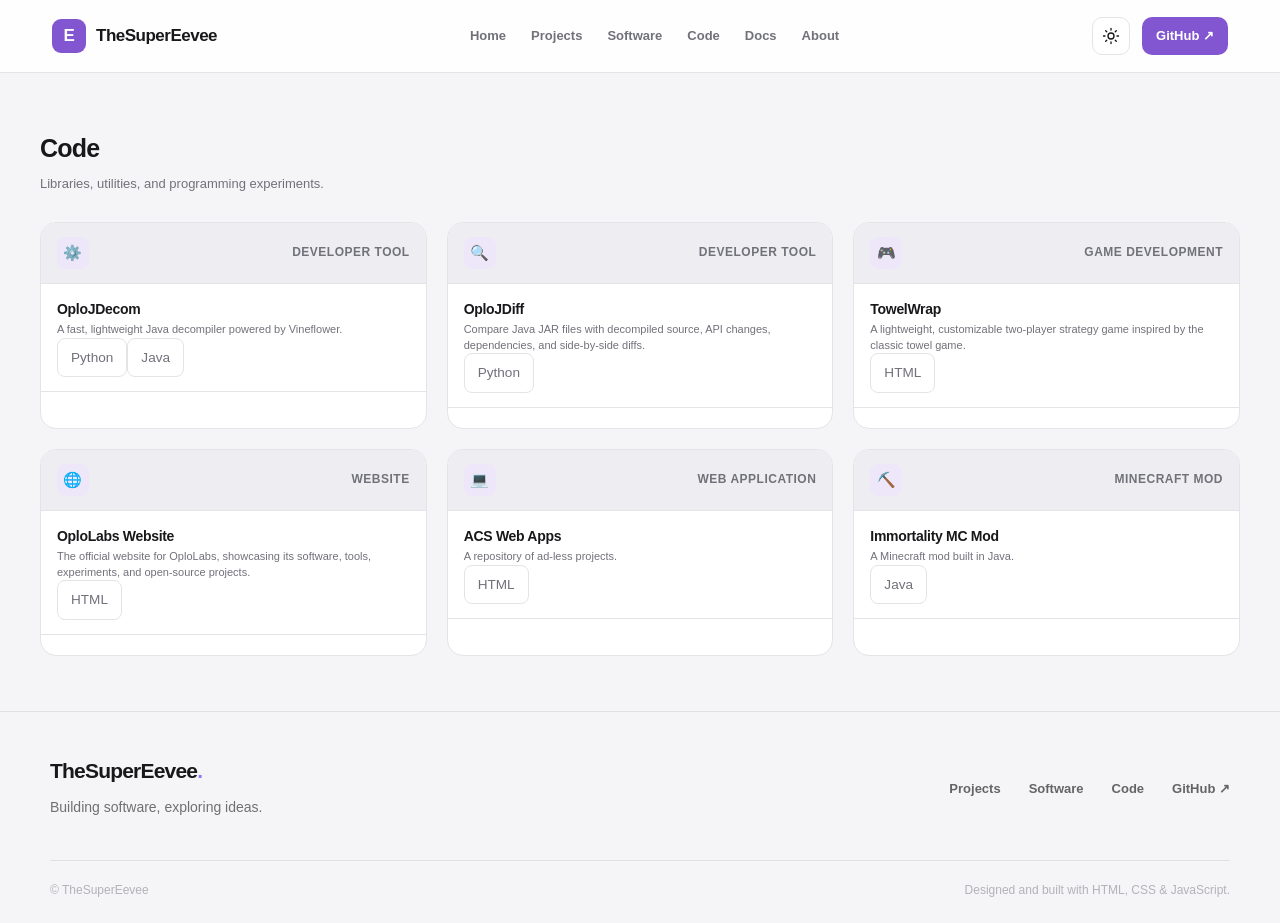
==== code/index.html @ a6a7c0fe "Start new version" ====
<!doctype html>
<html lang="en">
  <head>
    <meta charset="UTF-8" />
    <meta name="viewport" content="width=device-width, initial-scale=1.0" />
    <title>TheSuperEevee — Code</title>

    <meta
      name="description"
      content="Explore code, libraries, and experiments by TheSuperEevee."
    />

    <meta name="theme-color" content="#111217" />

    <script>
      (() => {
        const saved = localStorage.getItem("thesupereevee-theme");

        document.documentElement.dataset.theme =
          saved === "light" || saved === "dark"
            ? saved
            : matchMedia("(prefers-color-scheme: dark)").matches
              ? "dark"
              : "light";
      })();
    </script>

    <link rel="stylesheet" href="../css/main.css" />
    <link rel="stylesheet" href="../css/pages.css" />

    <script defer src="../js/config.js"></script>
    <script defer src="../js/components.js"></script>
    <script defer src="../js/theme.js"></script>
  </head>

  <body>
    <div id="site-header"></div>

    <main>
      <section class="section">
        <div class="container">
          <div class="section-heading">
            <div>
              <h2>Code</h2>
              <p class="section-description">
                Libraries, utilities, and programming experiments.
              </p>
            </div>
          </div>

          <div id="code-list" class="code-grid">
            <p class="empty-state">Loading code...</p>
          </div>
        </div>
      </section>
    </main>

    <div id="site-footer"></div>

    <script>
      async function initializeCodePage() {
        // Load shared components.
        await loadComponents();

        // Load projects data and render as code listings.
        const response = await fetch(siteUrl("data/projects.json"));

        if (!response.ok) {
          document.getElementById("code-list").innerHTML =
            "<p class='load-error'>Unable to load code data.</p>";
          return;
        }

        const data = await response.json();
        renderCode(data.projects);
      }

      function renderCode(projects) {
        const container = document.getElementById("code-list");

        if (!projects || projects.length === 0) {
          container.innerHTML =
            "<p class='empty-state'>No code projects available yet.</p>";
          return;
        }

        container.replaceChildren();

        // Filter to show libraries, utilities, and experiments (not applications)
        const codeProjects = projects.filter(
          (p) =>
            p.id !== "eevee-launcher" &&
            p.id !== "mod-manager" &&
            p.id !== "oplo-decompiler" &&
            p.category !== "Application" ||
            ["config-manager", "oplo-website"].includes(p.id)
        );

        if (codeProjects.length === 0) {
          container.innerHTML =
            "<p class='empty-state'>No code projects available yet.</p>";
          return;
        }

        codeProjects.forEach((project) => {
          const card = document.createElement("article");
          card.className = "code-card";

          card.innerHTML = `
            <div class="code-card-header">
              <span class="code-icon">${project.icon || "📦"}</span>
              <span class="code-category">${project.category || "Code"}</span>
            </div>

            <div class="code-card-content">
              <h3 class="code-card-title">${project.name}</h3>
              <p class="code-card-description">${project.description}</p>

              ${Array.isArray(project.technologies)
                ? project.technologies
                    .slice(0, 3)
                    .map((tech) => `<span class="technology-tag">${tech}</span>`)
                    .join("")
                : ""}
            </div>

            <div class="code-card-footer">
              ${project.github
                ? `<a
                    href="${project.github}"
                    class="button button-secondary code-link"
                    target="_blank"
                    rel="noopener noreferrer"
                  >
                    View on GitHub
                  </a>`
                : ""}
            </div>
          `;

          container.appendChild(card);
        });

        // Initialize Lucide icons after cards are created
        if (window.lucide) {
          lucide.createIcons();
        }
      }

      document.addEventListener("DOMContentLoaded", initializeCodePage);
    </script>
  </body>
</html>
---- css/main.css ----
@import url("./variables.css");
@import url("./reset.css");
@import url("./components.css");
@import url("./pages.css");

.container {
  width: min(var(--content-width), calc(100% - 48px));
  margin-inline: auto;
}

.site-loaded {
  animation: site-enter 250ms ease both;
}

@keyframes site-enter {
  from {
    opacity: 0;
  }

  to {
    opacity: 1;
  }
}

@media (prefers-reduced-motion: reduce) {
  *,
  *::before,
  *::after {
    scroll-behavior: auto !important;
    animation-duration: 0.01ms !important;
    transition-duration: 0.01ms !important;
  }
}

.project-card {
  color: var(--text);
  text-decoration: none;
  cursor: pointer;
}

.project-card:focus-visible {
  outline: 2px solid var(--accent);
  outline-offset: 4px;
}

/* =========================================
   SITE FOOTER
========================================= */

.site-footer {
  --footer-border: var(--border-color, rgba(128, 128, 128, 0.18));

  width: 100%;
  margin-top: auto;

  background: var(--background, #111217);
  border-top: 1px solid var(--footer-border);
}

.footer-inner {
  width: min(1180px, calc(100% - 48px));
  margin: 0 auto;
  padding: 42px 0 22px;
}

/* Main footer section */

.footer-main {
  display: flex;
  align-items: flex-start;
  justify-content: space-between;
  gap: 40px;

  padding-bottom: 36px;
}

/* Brand */

.footer-brand {
  display: flex;
  flex-direction: column;
  gap: 9px;
}

.footer-brand strong {
  font-size: 21px;
  font-weight: 800;
  letter-spacing: -0.8px;
  color: var(--text-color, inherit);
}

.footer-brand strong span {
  color: var(--theme-color, #8b7cff);
}

.footer-brand p {
  margin: 0;
  font-size: 14px;
  line-height: 1.6;
  color: var(--text-color, inherit);
  opacity: 0.6;
}

/* Navigation */

.footer-links {
  display: flex;
  align-items: center;
  flex-wrap: wrap;
  gap: 28px;
}

.footer-links a {
  position: relative;

  color: var(--text-color, inherit);
  font-size: 13px;
  font-weight: 600;
  text-decoration: none;

  opacity: 0.65;
  transition:
    opacity 180ms ease,
    color 180ms ease;
}

.footer-links a:hover {
  opacity: 1;
  color: var(--theme-color, #8b7cff);
}

.footer-links a span {
  display: inline-block;
  transition: transform 180ms ease;
}

.footer-links a:hover span {
  transform: translate(2px, -2px);
}

/* Bottom section */

.footer-bottom {
  display: flex;
  align-items: center;
  justify-content: space-between;
  flex-wrap: wrap;
  gap: 12px;

  padding-top: 20px;
  border-top: 1px solid var(--footer-border);
}

.footer-bottom span {
  color: var(--text-color, inherit);
  font-size: 12px;
  opacity: 0.5;
}

/* =========================================
   RESPONSIVE
========================================= */

@media (max-width: 650px) {
  .footer-inner {
    width: calc(100% - 36px);
    padding: 32px 0 20px;
  }

  .footer-main {
    flex-direction: column;
    gap: 26px;
    padding-bottom: 28px;
  }

  .footer-links {
    gap: 20px;
  }

  .footer-bottom {
    align-items: flex-start;
    flex-direction: column;
    gap: 9px;
  }
}

@media (prefers-reduced-motion: reduce) {
  .footer-links a,
  .footer-links a span {
    transition: none;
  }
}

html,
body {
  min-height: 100%;
}

body {
  min-height: 100vh;
  min-height: 100dvh;

  display: flex;
  flex-direction: column;
}

main,
.docs-main {
  flex: 1 0 auto;
  width: 100%;
}

.site-footer {
  flex-shrink: 0;
  margin-top: auto;
}
---- css/pages.css ----
﻿/* ================================
   HERO
================================ */

.hero {
  position: relative;
  overflow: hidden;

  padding: 110px 0 100px;
}

.hero::before {
  content: "";

  position: absolute;
  z-index: -1;

  width: 500px;
  height: 500px;

  top: -220px;
  right: -100px;

  background: var(--accent);
  opacity: 0.07;

  filter: blur(120px);
  border-radius: 50%;

  pointer-events: none;
}

.hero-layout {
  display: grid;
  grid-template-columns: 1fr 300px;
  align-items: center;
  gap: 60px;
}

.hero-label {
  display: inline-flex;
  align-items: center;
  gap: 9px;

  color: var(--accent);

  font-size: 12px;
  font-weight: 750;
  letter-spacing: 1.2px;
  text-transform: uppercase;
}

.hero-label-dot {
  width: 7px;
  height: 7px;

  border-radius: 50%;
  background: var(--accent);
}

.hero h1 {
  max-width: 800px;

  margin: 22px 0;

  font-size: clamp(42px, 6vw, 72px);
  line-height: 1.08;
  letter-spacing: -3px;
}

.hero h1 span {
  color: var(--accent);
}

.hero-description {
  max-width: 600px;

  color: var(--text-secondary);
  font-size: 17px;
  line-height: 1.8;
}

.hero-actions {
  display: flex;
  flex-wrap: wrap;
  gap: 12px;

  margin-top: 30px;
}

.button {
  display: inline-flex;
  align-items: center;
  justify-content: center;

  padding: 11px 18px;

  border: 1px solid var(--border);
  border-radius: var(--radius-medium);

  font-size: 14px;
  font-weight: 650;

  transition:
    background var(--transition),
    border-color var(--transition),
    transform var(--transition);
}

.button:hover {
  transform: translateY(-2px);
}

.button-primary {
  background: var(--accent);
  color: white;
  border-color: var(--accent);
}

.button-primary:hover {
  background: var(--accent-hover);
}

.button-secondary {
  background: var(--surface);
}

.button-secondary:hover {
  background: var(--surface-secondary);
}

/* ================================
   HERO SIDE PANEL
================================ */

.hero-panel {
  padding: 22px;

  background: var(--surface);
  border: 1px solid var(--border);
  border-radius: var(--radius-large);

  box-shadow: 0 12px 40px rgba(0, 0, 0, 0.04);
}

.panel-heading {
  display: flex;
  align-items: center;
  justify-content: space-between;

  margin-bottom: 22px;
}

.panel-heading strong {
  font-size: 13px;
}

.panel-indicator {
  width: 8px;
  height: 8px;

  background: #22c55e;
  border-radius: 50%;
}

.panel-item {
  display: flex;
  align-items: center;
  gap: 13px;

  padding: 13px 0;
  border-top: 1px solid var(--border);
}

.panel-icon {
  width: 36px;
  height: 36px;

  display: grid;
  place-items: center;

  background: var(--surface-secondary);
  border-radius: 9px;

  font-size: 17px;
}

.panel-item-content {
  min-width: 0;
}

.panel-item-content strong {
  display: block;
  font-size: 12px;
}

.panel-item-content span {
  display: block;

  color: var(--text-secondary);
  font-size: 11px;
}

/* ================================
   SHARED SECTIONS
================================ */

.section {
  padding: 55px 0;
}

.section-heading {
  display: flex;
  justify-content: space-between;
  align-items: center;
  gap: 20px;

  margin-bottom: 27px;
}

.section-heading h2 {
  margin: 0;

  font-size: 25px;
  letter-spacing: -0.8px;
}

.section-description {
  margin: 6px 0 0;

  color: var(--text-secondary);
  font-size: 13px;
}

.section-link {
  color: var(--accent);
  font-size: 13px;
  font-weight: 650;
}

.section-link:hover {
  text-decoration: underline;
}

/* ================================
   PROJECT GRID
================================ */

.projects-grid {
  display: grid;
  grid-template-columns: repeat(2, minmax(0, 1fr));
  gap: 18px;
}

.project-card {
  min-width: 0;

  display: flex;
  flex-direction: column;

  padding: 23px;

  background: var(--surface);
  border: 1px solid var(--border);
  border-radius: var(--radius-large);

  transition:
    transform 200ms ease,
    border-color 200ms ease,
    box-shadow 200ms ease;
}

.project-card:hover {
  transform: translateY(-4px);
  border-color: var(--accent);

  box-shadow: 0 12px 30px rgba(0, 0, 0, 0.06);
}

.project-card-header {
  display: flex;
  align-items: center;
  justify-content: space-between;

  margin-bottom: 22px;
}

.project-icon {
  width: 46px;
  height: 46px;

  display: grid;
  place-items: center;

  background: var(--accent-subtle);
  border-radius: 12px;

  font-size: 23px;
}

.project-status {
  display: inline-flex;
  align-items: center;

  padding: 5px 9px;

  background: var(--surface-secondary);
  border-radius: 20px;

  color: var(--text-secondary);
  font-size: 10px;
  font-weight: 650;
}

.status-active {
  color: #16a34a;
  background: rgba(34, 197, 94, 0.11);
}

.status-in-development {
  color: #ca8a04;
  background: rgba(234, 179, 8, 0.12);
}

.status-completed {
  color: #3b82f6;
  background: rgba(59, 130, 246, 0.12);
}

.status-archived {
  color: var(--text-secondary);
}

.project-card-content {
  flex: 1;
}

.project-category {
  margin-bottom: 5px;

  color: var(--accent);

  font-size: 11px;
  font-weight: 700;
  letter-spacing: 0.5px;
  text-transform: uppercase;
}

.project-title {
  margin: 0 0 9px;

  font-size: 19px;
  letter-spacing: -0.5px;
}

.project-description {
  min-height: 48px;

  margin: 0;

  color: var(--text-secondary);
  font-size: 13px;
  line-height: 1.7;
}

.project-technologies {
  display: flex;
  flex-wrap: wrap;
  gap: 7px;

  margin-top: 21px;
}

.technology-tag {
  padding: 5px 9px;

  background: var(--surface-secondary);
  border: 1px solid var(--border);
  border-radius: 6px;

  color: var(--text-secondary);
  font-size: 10px;
  font-weight: 600;
}

.project-card-footer {
  display: flex;
  justify-content: space-between;
  align-items: center;
  gap: 10px;

  margin-top: 20px;
  padding-top: 15px;

  border-top: 1px solid var(--border);
}

.project-github-info {
  color: var(--text-secondary);
  font-size: 11px;
}

.project-link {
  color: var(--accent);
  font-size: 12px;
  font-weight: 700;
}

.project-link:hover {
  text-decoration: underline;
}

/* ================================
   DEVELOPMENT AREAS
================================ */

.areas-grid {
  display: grid;
  grid-template-columns: repeat(3, minmax(0, 1fr));
  gap: 16px;
}

.area-card {
  padding: 22px;

  background: var(--surface);
  border: 1px solid var(--border);
  border-radius: var(--radius-large);

  transition:
    border-color var(--transition),
    transform var(--transition);
}

.area-card:hover {
  border-color: var(--accent);
  transform: translateY(-3px);
}

.area-icon {
  width: 40px;
  height: 40px;

  display: grid;
  place-items: center;

  margin-bottom: 16px;

  background: var(--accent-subtle);
  border-radius: 10px;

  font-size: 19px;
}

.area-card h3 {
  margin: 0 0 7px;
  font-size: 15px;
}

.area-card p {
  margin: 0;

  color: var(--text-secondary);
  font-size: 12px;
  line-height: 1.7;
}

/* ================================
   UPDATES
================================ */

.updates-list {
  display: flex;
  flex-direction: column;
}

.update-item {
  display: flex;
  gap: 17px;

  padding: 20px 0;

  border-bottom: 1px solid var(--border);
}

.update-marker {
  width: 10px;
  height: 10px;

  flex-shrink: 0;

  margin-top: 6px;

  background: var(--accent);
  border-radius: 50%;
}

.update-content {
  min-width: 0;
}

.update-metadata {
  display: flex;
  align-items: center;
  gap: 10px;

  margin-bottom: 6px;
}

.update-date,
.update-category {
  color: var(--text-secondary);
  font-size: 11px;
}

.update-category {
  padding: 3px 7px;

  background: var(--surface-secondary);
  border-radius: 5px;
}

.update-title {
  margin: 0 0 5px;
  font-size: 15px;
}

.update-description {
  margin: 0;

  color: var(--text-secondary);
  font-size: 13px;
  line-height: 1.7;
}

.update-link {
  display: inline-block;

  margin-top: 9px;

  color: var(--accent);
  font-size: 12px;
  font-weight: 650;
}

/* ================================
   STATES
================================ */

.empty-state,
.load-error {
  padding: 25px;

  background: var(--surface);
  border: 1px solid var(--border);
  border-radius: var(--radius-medium);

  color: var(--text-secondary);
  font-size: 13px;
  text-align: center;
}

/* ================================
   RESPONSIVE
================================ */

@media (max-width: 850px) {
  .hero-layout {
    grid-template-columns: 1fr;
    gap: 35px;
  }

  .hero-panel {
    max-width: 500px;
  }

  .areas-grid {
    grid-template-columns: repeat(2, minmax(0, 1fr));
  }
}

@media (max-width: 600px) {
  .hero {
    padding: 75px 0 60px;
  }

  .hero h1 {
    letter-spacing: -2px;
  }

  .hero-description {
    font-size: 15px;
  }

  .projects-grid,
  .areas-grid {
    grid-template-columns: 1fr;
  }

  .section {
    padding: 35px 0;
  }

  .section-heading h2 {
    font-size: 21px;
  }
}

/* ================================
   GITHUB BANNER
================================ */

.github-banner {
  display: flex;
  align-items: center;
  justify-content: space-between;
  gap: 30px;

  padding: 35px;

  background: var(--surface);
  border: 1px solid var(--border);
  border-radius: var(--radius-large);
}

.github-banner h2 {
  margin: 0 0 8px;
  font-size: 23px;
}

.github-banner p {
  margin: 0;
  color: var(--text-secondary);
  font-size: 13px;
}

@media (max-width: 600px) {
  .github-banner {
    align-items: flex-start;
    flex-direction: column;
  }
}

/* Project carousel */

.project-carousel {
  width: 100%;
  overflow-x: clip;
  overflow-y: visible;
  position: relative;
}

.project-carousel-track {
  display: flex;
  width: max-content;
  animation: project-carousel-scroll var(--carousel-duration, 30s) linear
    infinite;
  will-change: transform;
}

.project-carousel-group {
  display: flex;
  flex: 0 0 auto;
  align-items: stretch;
  gap: 20px;
  padding-right: 20px;
}

.project-carousel .project-card {
  flex: 0 0 300px;
  width: 300px;
  min-width: 0;
}

/* Pause while hovered or keyboard-focused. */

.project-carousel:hover .project-carousel-track,
.project-carousel:focus-within .project-carousel-track {
  animation-play-state: paused;
}

/* Seamless right-to-left loop. */

@keyframes project-carousel-scroll {
  from {
    transform: translateX(0);
  }

  to {
    transform: translateX(-50%);
  }
}

/* Smaller screens */

@media (max-width: 600px) {
  .project-carousel .project-card {
    flex-basis: 260px;
    width: 260px;
  }
}

/* Respect reduced-motion preferences. */

@media (prefers-reduced-motion: reduce) {
  .project-carousel {
    overflow-x: auto;
  }

  .project-carousel-track {
    animation: none;
    transform: none;
  }

  .project-carousel-group[aria-hidden="true"] {
    display: none;
  }
}

/* =========================================
   PROJECT DETAIL PAGE
========================================= */

.project-detail-page {
  min-height: 70vh;
  padding: 48px 24px 100px;
}

.project-detail-container {
  width: 100%;
  max-width: 1000px;
  margin: 0 auto;
}

/* Back link */

.project-back-link {
  display: inline-flex;
  align-items: center;
  gap: 9px;
  margin-bottom: 40px;

  color: var(--text-secondary);
  text-decoration: none;
  font-size: 0.95rem;

  transition: color 0.2s ease;
}

.project-back-link:hover {
  color: var(--accent);
}

/* Loading */

.project-loading {
  display: flex;
  flex-direction: column;
  align-items: center;
  justify-content: center;
  gap: 16px;
  padding: 100px 20px;

  color: var(--text-secondary);
}

.project-loading-spinner {
  width: 32px;
  height: 32px;

  border: 3px solid var(--border);
  border-top-color: var(--accent);
  border-radius: 50%;

  animation: project-spinner 0.8s linear infinite;
}

@keyframes project-spinner {
  to {
    transform: rotate(360deg);
  }
}

/* Main project header */

.project-detail-header {
  display: flex;
  align-items: flex-start;
  gap: 28px;

  padding: 36px;
  margin-bottom: 28px;

  background: var(--surface);
  border: 1px solid var(--border);
  border-radius: 20px;
}

.project-detail-icon {
  display: flex;
  align-items: center;
  justify-content: center;

  flex: 0 0 100px;
  width: 100px;
  height: 100px;

  background: var(--secondary);
  border: 1px solid var(--border);
  border-radius: 22px;

  font-size: 3rem;
}

.project-detail-heading {
  flex: 1;
  min-width: 0;
}

.project-detail-labels {
  display: flex;
  flex-wrap: wrap;
  gap: 8px;
  margin-bottom: 14px;
}

.project-detail-labels span {
  display: inline-flex;
  align-items: center;

  padding: 5px 11px;

  background: var(--secondary);
  border: 1px solid var(--border);
  border-radius: 100px;

  color: var(--text-secondary);
  font-size: 0.78rem;
  font-weight: 600;
}

.project-detail-heading h1 {
  margin: 0 0 12px;

  color: var(--text);
  font-size: clamp(2rem, 5vw, 3rem);
  letter-spacing: -0.04em;
  line-height: 1.15;
}

.project-detail-heading p {
  margin: 0;

  color: var(--text-secondary);
  font-size: 1.05rem;
  line-height: 1.7;
}

/* Project actions */

.project-detail-actions {
  display: flex;
  flex-wrap: wrap;
  gap: 12px;

  margin-bottom: 40px;
}

.button-primary,
.button-secondary {
  display: inline-flex;
  align-items: center;
  justify-content: center;

  min-height: 44px;
  padding: 0 20px;

  border: 1px solid transparent;
  border-radius: 10px;

  font-size: 0.9rem;
  font-weight: 600;
  text-decoration: none;

  transition:
    background 0.2s ease,
    border-color 0.2s ease,
    transform 0.2s ease;
}

.button-primary {
  background: var(--accent);
  color: white;
}

.button-primary:hover {
  filter: brightness(1.1);
  transform: translateY(-2px);
}

.button-secondary {
  background: var(--surface);
  color: var(--text);
  border-color: var(--border);
}

.button-secondary:hover {
  background: var(--secondary);
  transform: translateY(-2px);
}

.project-no-links {
  color: var(--text-secondary);
  font-size: 0.9rem;
}

/* Detail sections */

.project-detail-section {
  padding: 28px;
  margin-bottom: 20px;

  background: var(--surface);
  border: 1px solid var(--border);
  border-radius: 16px;
}

.project-detail-section h2 {
  margin: 0 0 16px;

  color: var(--text);
  font-size: 1.3rem;
}

.project-detail-section p {
  margin: 0;

  color: var(--text-secondary);
  line-height: 1.8;
}

/* Technologies */

.project-technologies {
  display: flex;
  flex-wrap: wrap;
  gap: 10px;
}

.technology-tag {
  display: inline-flex;
  align-items: center;

  padding: 8px 13px;

  background: var(--secondary);
  border: 1px solid var(--border);
  border-radius: 8px;

  color: var(--text-secondary);
  font-size: 0.85rem;
  font-weight: 500;
}

/* Not found */

.project-not-found {
  padding: 80px 24px;
  text-align: center;
}

.project-not-found-icon {
  margin-bottom: 20px;
  font-size: 3rem;
}

.project-not-found h1 {
  margin: 0 0 12px;
  color: var(--text);
  font-size: 2rem;
}

.project-not-found p {
  max-width: 480px;
  margin: 0 auto 24px;

  color: var(--text-secondary);
  line-height: 1.7;
}

/* Responsive */

@media (max-width: 650px) {
  .project-detail-page {
    padding: 30px 16px 70px;
  }

  .project-detail-header {
    flex-direction: column;
    gap: 22px;
    padding: 24px;
  }

  .project-detail-icon {
    width: 76px;
    height: 76px;
    flex-basis: 76px;
    font-size: 2.3rem;
  }

  .project-detail-section {
    padding: 22px;
  }

  .project-detail-actions {
    flex-direction: column;
  }

  .project-detail-actions a {
    width: 100%;
  }
}
[hidden] {
  display: none !important;
}
/* Project links */

.project-detail-actions {
  display: flex;
  flex-wrap: wrap;
  align-items: center;
  gap: 12px;
  margin-bottom: 40px;
}

.project-detail-actions a {
  display: inline-flex;
  align-items: center;
  justify-content: center;
  gap: 9px;
}

.project-link-icon {
  display: inline-flex;
  align-items: center;
  justify-content: center;
}

.project-no-links {
  color: var(--text-secondary);
  font-size: 0.9rem;
}

.project-detail-actions {
  display: flex;
  flex-wrap: wrap;
  align-items: center;
  gap: 12px;
  margin-bottom: 40px;
}

.project-detail-actions a {
  display: inline-flex;
  align-items: center;
  justify-content: center;
  gap: 9px;
}

.project-link-icon {
  width: 17px;
  height: 17px;
  stroke-width: 2;
}

.project-no-links {
  color: var(--text-secondary);
  font-size: 0.9rem;
}
.project-detail-actions {
  display: flex;
  flex-wrap: wrap;
  align-items: center;
  gap: 12px;
  margin-bottom: 40px;
}

.project-detail-actions a {
  display: inline-flex;
  align-items: center;
  justify-content: center;
  gap: 9px;
}

.project-link-icon {
  width: 18px;
  height: 18px;
  flex-shrink: 0;
}

.project-link-icon.simple-icon {
  object-fit: contain;
}

.project-no-links {
  color: var(--text-secondary);
  font-size: 0.9rem;
}

/* =========================================
   PROJECTS PAGE
========================================= */

/* Page layout */

.projects-page {
  padding-top: 70px;
  padding-bottom: 100px;
}

/* Page heading */

.page-heading {
  margin-bottom: 42px;
}

.page-heading .eyebrow {
  color: var(--accent);
  font-size: 0.75rem;
  font-weight: 700;
  letter-spacing: 0.12em;
}

.page-heading h1 {
  margin: 12px 0;
  font-size: clamp(2.5rem, 6vw, 4rem);
  letter-spacing: -0.05em;
}

.page-heading p {
  max-width: 600px;
  color: var(--text-secondary);
  font-size: 1.05rem;
  line-height: 1.7;
}

/* Search and filters */

.projects-toolbar {
  display: flex;
  flex-wrap: wrap;
  gap: 12px;
  margin-bottom: 42px;
}

.projects-search {
  display: flex;
  flex: 1;
  min-width: 220px;
  align-items: center;
  gap: 12px;
  padding: 0 15px;

  background: var(--surface);
  border: 1px solid var(--border);
  border-radius: 10px;

  transition: border-color var(--transition);
}

.projects-search:focus-within {
  border-color: var(--accent);
}

.projects-search i {
  width: 18px;
  height: 18px;
  color: var(--text-secondary);
}

.projects-search input {
  width: 100%;
  padding: 13px 0;

  color: var(--text);
  background: transparent;
  border: none;
  outline: none;
}

.projects-search input::placeholder {
  color: var(--text-secondary);
}

.projects-toolbar select {
  min-width: 155px;
  padding: 12px 14px;

  color: var(--text);
  background: var(--surface);
  border: 1px solid var(--border);
  border-radius: 10px;

  outline: none;
  cursor: pointer;

  transition: border-color var(--transition);
}

.projects-toolbar select:focus {
  border-color: var(--accent);
}

/* Results heading */

.projects-results-header {
  display: flex;
  justify-content: space-between;
  align-items: center;
  gap: 16px;
  margin-bottom: 20px;
}

.projects-results-header h2 {
  margin: 0;
  font-size: 1.35rem;
}

.projects-results-header span {
  color: var(--text-secondary);
  font-size: 0.85rem;
}

/* Project grid */

.projects-grid {
  display: grid;
  grid-template-columns: repeat(auto-fill, minmax(min(100%, 310px), 1fr));
  gap: 18px;
}

/* Project cards */

.projects-grid .project-card {
  position: relative;

  display: flex;
  gap: 16px;

  min-width: 0;
  padding: 22px;

  color: var(--text);
  text-decoration: none;

  background: var(--surface);
  border: 1px solid var(--border);
  border-radius: var(--radius-large);

  transition:
    transform 180ms ease,
    border-color 180ms ease,
    background 180ms ease,
    box-shadow 180ms ease;
}

.projects-grid .project-card:hover {
  transform: translateY(-3px);
  border-color: var(--accent);
  box-shadow: 0 10px 28px rgba(0, 0, 0, 0.06);
}

/* Card icon */

.project-card-icon {
  display: grid;
  place-items: center;

  flex-shrink: 0;
  width: 48px;
  height: 48px;

  font-size: 1.5rem;

  background: var(--accent-subtle);
  border-radius: 12px;
}

/* Card content */

.project-card-content {
  flex: 1;
  min-width: 0;
}

.project-card-heading {
  display: flex;
  flex-wrap: wrap;
  align-items: center;
  gap: 8px;

  margin-bottom: 8px;
}

.project-card-heading h3 {
  margin: 0;
  font-size: 1rem;
  font-weight: 650;
}

.project-card-description {
  margin: 0 0 15px;

  color: var(--text-secondary);
  font-size: 0.88rem;
  line-height: 1.6;
}

/* Status */

.project-status {
  display: inline-flex;
  align-items: center;

  padding: 3px 8px;

  color: var(--text-secondary);
  font-size: 0.7rem;
  font-weight: 650;

  background: var(--surface-secondary);
  border-radius: 20px;
}

.project-status.status-active {
  color: #16a34a;
  background: rgba(34, 197, 94, 0.11);
}

.project-status.status-in-development {
  color: #ca8a04;
  background: rgba(234, 179, 8, 0.12);
}

.project-status.status-completed {
  color: #3b82f6;
  background: rgba(59, 130, 246, 0.12);
}

.project-status.status-archived {
  color: var(--text-secondary);
}

/* Technologies */

.project-card-technologies {
  display: flex;
  flex-wrap: wrap;
  gap: 6px;
}

.project-card-technologies .technology-tag {
  padding: 4px 8px;

  color: var(--text-secondary);
  font-size: 0.72rem;

  background: var(--surface-secondary);
  border: 1px solid var(--border);
  border-radius: 6px;
}

/* Card arrow */

.project-card-arrow {
  position: absolute;
  top: 22px;
  right: 20px;

  width: 17px;
  height: 17px;

  color: var(--text-secondary);
  opacity: 0;

  transition: opacity 180ms ease;
}

.project-card:hover .project-card-arrow {
  opacity: 1;
}

/* Empty, loading and error states */

.projects-empty,
.projects-loading,
.projects-error {
  padding: 65px 20px;
  color: var(--text-secondary);
  text-align: center;
}

.projects-empty i {
  width: 32px;
  height: 32px;
  margin-bottom: 15px;
}

.projects-empty h3 {
  margin: 0 0 8px;
  color: var(--text);
}

.projects-empty p {
  margin-bottom: 20px;
}

/* Responsive */

@media (max-width: 600px) {
  .projects-page {
    padding-top: 40px;
    padding-bottom: 70px;
  }

  .projects-toolbar {
    flex-direction: column;
  }

  .projects-toolbar select {
    width: 100%;
  }

  .projects-results-header {
    align-items: flex-start;
    flex-direction: column;
    gap: 6px;
  }
}

/* Accessibility */

@media (prefers-reduced-motion: reduce) {
  .projects-grid .project-card,
  .project-card-arrow {
    transition: none;
  }
}

/* ================================
   ABOUT
============================== */

.about-content {
  & .empty-state {
    padding: 40px 24px;
  }
}

.about-profile {
  display: flex;
  align-items: center;
  gap: 16px;
  padding: 24px;
  margin-bottom: 32px;

  background: var(--surface);
  border: 1px solid var(--border);
  border-radius: var(--radius-large);

  & .about-avatar {
    width: 64px;
    height: 64px;

    flex-shrink: 0;

    display: grid;
    place-items: center;

    background: var(--accent-subtle);
    border-radius: 16px;
    font-size: 32px;
    color: var(--accent);
  }

  & .about-details {
    & .about-name {
      margin: 0 0 4px;
      font-size: 22px;
      color: var(--text);
    }

    & .about-tagline {
      margin: 0;
      color: var(--text-secondary);
      font-size: 14px;
    }
  }
}

.about-section {
  margin-bottom: 32px;

  & h3 {
    margin: 0 0 16px;
    padding-bottom: 8px;
    color: var(--text);
    font-size: 16px;
    letter-spacing: -0.3px;
    border-bottom: 1px solid var(--border);
  }

  & p {
    margin: 0 0 12px;
    color: var(--text-secondary);
    font-size: 14px;
    line-height: 1.6;
  }
}

.about-technologies {
  display: flex;
  flex-wrap: wrap;
  gap: 8px;

  & span {
    padding: 6px 12px;
    background: var(--surface-secondary);
    border: 1px solid var(--border);
    border-radius: 20px;
    color: var(--text-secondary);
    font-size: 12px;
    font-weight: 550;
  }
}

.about-contact {
  display: flex;
  flex-wrap: wrap;
  gap: 12px;
  margin-top: 20px;

  & .contact-link {
    display: inline-flex;
    align-items: center;
    gap: 8px;
    padding: 10px 16px;
    font-size: 13px;
    font-weight: 550;

    color: var(--text);
    background: var(--surface);
    border: 1px solid var(--border);
    border-radius: var(--radius-medium);
    text-decoration: none;

    transition: background var(--transition), border-color var(--transition);

    &:hover {
      background: var(--accent-subtle);
      border-color: var(--accent);
    }
  }
}

/* ================================
   DOCS
============================== */

.docs-content {
  & .empty-state {
    padding: 40px 24px;
  }
}

.docs-intro {
  margin-bottom: 40px;

  & h3 {
    margin: 0 0 12px;
    font-size: 18px;
    font-weight: 600;
    color: var(--text);
  }

  & p {
    margin: 0;
    color: var(--text-secondary);
    font-size: 14px;
    line-height: 1.6;
  }
}

.docs-guides {
  display: grid;
  grid-template-columns: repeat(auto-fill, minmin(100%, 300px), 1fr);
  gap: 24px;

  & .docs-guide {
    display: flex;
    flex-direction: column;
    padding: 24px;
    background: var(--surface);
    border: 1px solid var(--border);
    border-radius: var(--radius-large);
    text-decoration: none;

    & .guide-icon {
      width: 48px;
      height: 48px;
      margin-bottom: 16px;

      display: grid;
      place-items: center;

      background: var(--accent-subtle);
      border-radius: 12px;
      font-size: 24px;
      color: var(--accent);
    }

    & .guide-content {
      & h4 {
        margin: 0 0 4px;
        font-size: 15px;
        font-weight: 600;
        color: var(--text);
      }

      & p {
        margin: 0 0 12px;
        color: var(--text-secondary);
        font-size: 13px;
        line-height: 1.5;
      }
    }

    & .guide-link {
      display: inline-flex;
      align-items: center;
      gap: 4px;
      margin-top: auto;
      padding: 6px 12px;
      font-size: 12px;
      font-weight: 600;
      color: var(--accent);
      background: transparent;
      border: 1px solid var(--accent);
      border-radius: var(--radius-medium);
      text-decoration: none;

      transition: background var(--transition), border-color var(--transition);

      &:hover {
        background: var(--accent-subtle);
        border-color: var(--accent);
      }
    }
  }
}

.docs-project-overview {
  margin-top: 40px;

  & h3 {
    margin: 0 0 12px;
    font-size: 15px;
    font-weight: 600;
    color: var(--text);
  }

  & .doc-project-link {
    display: block;
    padding: 8px 0;
    color: var(--text);
    text-decoration: none;

    & h4 {
      margin: 0 0 4px;
      font-size: 14px;
      font-weight: 600;
      color: var(--text);
    }

    & p {
      margin: 0;
      color: var(--text-secondary);
      font-size: 13px;
    }
  }
}

/* ================================
   CODE
============================== */

.code-grid {
  display: grid;
  grid-template-columns: repeat(auto-fill, minmax(min(100%, 300px), 1fr));
  gap: 20px;
}

.code-card {
  display: flex;
  flex-direction: column;
  text-decoration: none;
  cursor: default;

  background: var(--surface);
  border: 1px solid var(--border);
  border-radius: var(--radius-large);
  overflow: hidden;

  transition:
    transform 180ms ease,
    border-color 180ms ease;

  &:hover {
    border-color: var(--accent);
    transform: translateY(-3px);
  }

  &:focus-visible {
    outline: 2px solid var(--accent);
    outline-offset: 4px;
  }
}

.code-card-header {
  display: flex;
  align-items: center;
  justify-content: space-between;
  padding: 14px 16px;
  border-bottom: 1px solid var(--border);
  background: var(--surface-secondary);
  font-size: 12px;
  text-transform: uppercase;
  letter-spacing: 0.5px;
}

.code-icon {
  width: 32px;
  height: 32px;

  display: grid;
  place-items: center;

  background: var(--accent-subtle);
  border-radius: 8px;
  font-size: 15px;
  color: var(--accent);
}

.code-category {
  color: var(--text-secondary);
  font-weight: 650;
  text-transform: uppercase;
  letter-spacing: 0.5px;
}

.code-card-content {
  padding: 14px 16px;

  & .code-card-title {
    margin: 0 0 2px;
    font-size: 14px;
    font-weight: 600;
    letter-spacing: -0.3px;
  }

  & .code-card-description {
    margin: 0;
    color: var(--text-secondary);
    font-size: 11px;
    line-height: 1.4;
  }
}

.code-card-footer {
  padding: 10px 16px;
  border-top: 1px solid var(--border);

  & .code-link {
    display: inline-flex;
    align-items: center;
    gap: 4px;
    padding: 4px 8px;
    font-size: 11px;
    font-weight: 600;

    color: var(--accent);
    background: transparent;
    border: 1px solid var(--accent);
    border-radius: var(--radius-medium);

    transition: background var(--transition), border-color var(--transition);

    &:hover {
      background: var(--accent-subtle);
      border-color: var(--accent);
    }
  }
}

/* ================================
   SOFTWARE
============================== */

.software-grid {
  display: grid;
  grid-template-columns: repeat(auto-fill, minmax(min(100%, 360px), 1fr));
  gap: 24px;
}

.software-card {
  display: flex;
  flex-direction: column;
  height: 100%;
  text-decoration: none;
  cursor: default;

  background: var(--surface);
  border: 1px solid var(--border);
  border-radius: var(--radius-large);

  transition:
    transform 180ms ease,
    border-color 180ms ease,
    box-shadow 180ms ease;

  &:hover {
    transform: translateY(-4px);
    border-color: var(--accent);
    box-shadow: 0 20px 50px rgba(0, 0, 0, 0.1);
  }

  &:focus-visible {
    outline: 2px solid var(--accent);
    outline-offset: 4px;
  }
}

.software-card-header {
  display: flex;
  align-items: center;
  justify-content: space-between;
  padding: 20px 24px;
  margin-bottom: 16px;

  border-bottom: 1px solid var(--border);
  background: var(--surface);
}

.software-icon {
  width: 40px;
  height: 40px;

  display: grid;
  place-items: center;

  background: var(--accent-subtle);
  border-radius: 10px;
  font-size: 20px;
  color: var(--accent);
}

.software-status {
  padding: 4px 8px;
  padding-top: 0;

  background: var(--surface-secondary);
  border-radius: 12px;
  color: var(--text-secondary);
  font-size: 10px;
  font-weight: 650;
  text-transform: uppercase;
}

.status-active {
  color: #16a34a;
  background: rgba(34, 197, 94, 0.11);
}

.status-in-development {
  color: #ca8a04;
  background: rgba(234, 179, 8, 0.12);
}

.status-completed {
  color: #3b82f6;
  background: rgba(59, 130, 246, 0.12);
}

.status-archived {
  color: var(--text-secondary);
}

.software-card-content {
  flex: 1;
  padding: 0 24px 20px;

  & .software-card-title {
    margin: 0 0 8px;
    font-size: 18px;
    letter-spacing: -0.3px;
  }

  & .software-card-description {
    margin: 0 0 12px;
    color: var(--text-secondary);
    font-size: 13px;
    line-height: 1.6;
  }
}

.software-version {
  margin: 8px 0 12px;
  color: var(--text-secondary);
  font-size: 11px;
  border-top: 1px solid var(--border);
  padding-top: 8px;
}

.software-tech-tags {
  display: flex;
  flex-wrap: wrap;
  gap: 6px;

  margin-top: 8px;

  & .software-tech-tag {
    padding: 4px 8px;
    background: var(--surface-secondary);
    border: 1px solid var(--border);
    border-radius: 6px;
    color: var(--text-secondary);
    font-size: 10px;
    font-weight: 600;
  }
}

.software-platforms {
  display: flex;
  flex-wrap: wrap;
  gap: 6px;
  margin-top: 8px;

  & .software-platform-tag {
    padding: 4px 8px;
    background: var(--surface-secondary);
    border: 1px solid var(--border);
    border-radius: 6px;
    color: var(--text-secondary);
    font-size: 10px;
    font-weight: 600;
  }
}

.software-card-footer {
  display: flex;
  justify-content: flex-end;
  gap: 8px;
  margin-top: auto;
  padding-top: 12px;
  border-top: 1px solid var(--border);
}
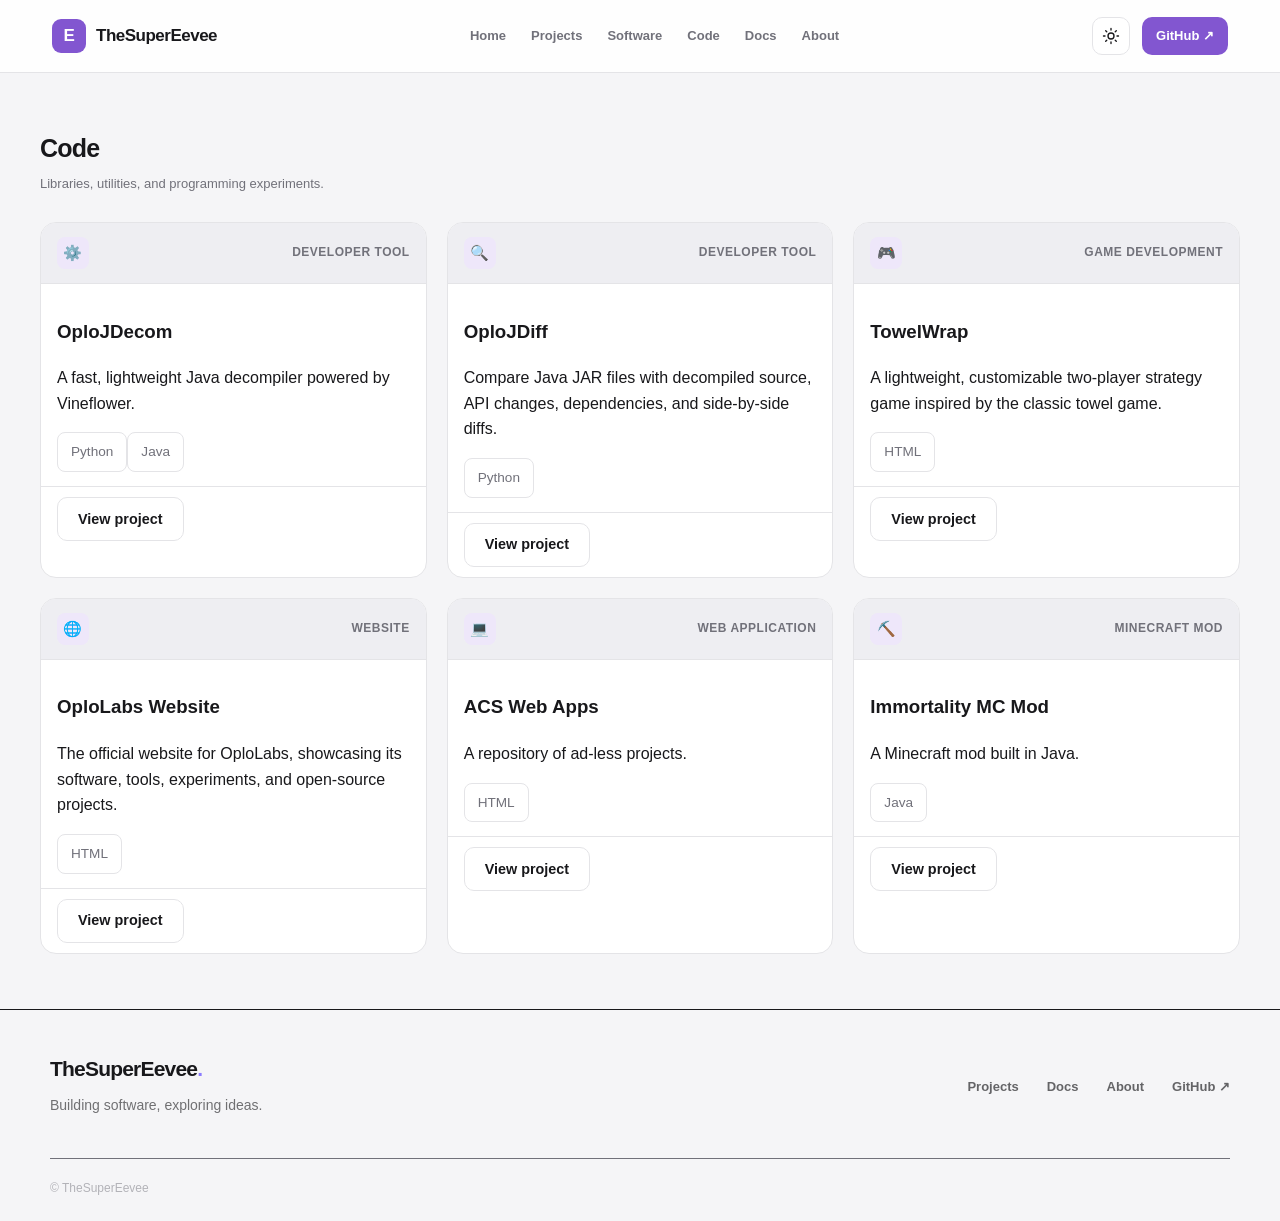
==== commit 4926c145: "Change" ====
--- a/code/index.html
+++ b/code/index.html
@@ -106,6 +106,10 @@
           const card = document.createElement("article");
           card.className = "code-card";
 
+          // Determine the project ID to link to
+          const projectId = project.id;
+          const projectUrl = siteUrl(`projects/project.html?id=${projectId}`);
+
           card.innerHTML = `
             <div class="code-card-header">
               <span class="code-icon">${project.icon || "📦"}</span>
@@ -125,6 +129,9 @@
             </div>
 
             <div class="code-card-footer">
+              <a href="${projectUrl}" class="button button-secondary" target="_self" rel="noopener noreferrer">
+                View project
+              </a>
               ${project.github
                 ? `<a
                     href="${project.github}"
--- a/css/main.css
+++ b/css/main.css
@@ -2,26 +2,21 @@
 @import url("./reset.css");
 @import url("./components.css");
 @import url("./pages.css");
-
 .container {
   width: min(var(--content-width), calc(100% - 48px));
   margin-inline: auto;
 }
-
 .site-loaded {
   animation: site-enter 250ms ease both;
 }
-
 @keyframes site-enter {
   from {
     opacity: 0;
   }
-
   to {
     opacity: 1;
   }
 }
-
 @media (prefers-reduced-motion: reduce) {
   *,
   *::before,
@@ -31,68 +26,49 @@
     transition-duration: 0.01ms !important;
   }
 }
-
 .project-card {
   color: var(--text);
   text-decoration: none;
   cursor: pointer;
 }
-
 .project-card:focus-visible {
-  outline: 2px solid var(--accent);
+  outline: 2px solid;
   outline-offset: 4px;
 }
-
-/* =========================================
-   SITE FOOTER
-========================================= */
-
 .site-footer {
   --footer-border: var(--border-color, rgba(128, 128, 128, 0.18));
-
   width: 100%;
+  background: var(--background, #111217);
+  border-top: 1px solid;
+  flex-shrink: 0;
   margin-top: auto;
-
-  background: var(--background, #111217);
-  border-top: 1px solid var(--footer-border);
 }
-
 .footer-inner {
   width: min(1180px, calc(100% - 48px));
   margin: 0 auto;
   padding: 42px 0 22px;
 }
-
-/* Main footer section */
-
 .footer-main {
   display: flex;
   align-items: flex-start;
   justify-content: space-between;
   gap: 40px;
-
   padding-bottom: 36px;
 }
-
-/* Brand */
-
 .footer-brand {
   display: flex;
   flex-direction: column;
   gap: 9px;
 }
-
 .footer-brand strong {
   font-size: 21px;
   font-weight: 800;
   letter-spacing: -0.8px;
   color: var(--text-color, inherit);
 }
-
 .footer-brand strong span {
   color: var(--theme-color, #8b7cff);
 }
-
 .footer-brand p {
   margin: 0;
   font-size: 14px;
@@ -100,117 +76,85 @@
   color: var(--text-color, inherit);
   opacity: 0.6;
 }
-
-/* Navigation */
-
 .footer-links {
   display: flex;
   align-items: center;
   flex-wrap: wrap;
   gap: 28px;
 }
-
 .footer-links a {
   position: relative;
-
   color: var(--text-color, inherit);
   font-size: 13px;
   font-weight: 600;
   text-decoration: none;
-
   opacity: 0.65;
   transition:
     opacity 180ms ease,
     color 180ms ease;
 }
-
 .footer-links a:hover {
   opacity: 1;
   color: var(--theme-color, #8b7cff);
 }
-
 .footer-links a span {
   display: inline-block;
   transition: transform 180ms ease;
 }
-
 .footer-links a:hover span {
   transform: translate(2px, -2px);
 }
-
-/* Bottom section */
-
 .footer-bottom {
   display: flex;
   align-items: center;
   justify-content: space-between;
   flex-wrap: wrap;
   gap: 12px;
-
   padding-top: 20px;
-  border-top: 1px solid var(--footer-border);
+  border-top: 1px solid;
 }
-
 .footer-bottom span {
   color: var(--text-color, inherit);
   font-size: 12px;
   opacity: 0.5;
 }
-
-/* =========================================
-   RESPONSIVE
-========================================= */
-
 @media (max-width: 650px) {
   .footer-inner {
     width: calc(100% - 36px);
     padding: 32px 0 20px;
   }
-
   .footer-main {
     flex-direction: column;
     gap: 26px;
     padding-bottom: 28px;
   }
-
   .footer-links {
     gap: 20px;
   }
-
   .footer-bottom {
     align-items: flex-start;
     flex-direction: column;
     gap: 9px;
   }
 }
-
 @media (prefers-reduced-motion: reduce) {
   .footer-links a,
   .footer-links a span {
     transition: none;
   }
 }
-
 html,
 body {
   min-height: 100%;
 }
-
 body {
   min-height: 100vh;
   min-height: 100dvh;
-
   display: flex;
   flex-direction: column;
 }
-
 main,
 .docs-main {
   flex: 1 0 auto;
   width: 100%;
 }
-
-.site-footer {
-  flex-shrink: 0;
-  margin-top: auto;
-}
--- a/css/pages.css
+++ b/css/pages.css
@@ -1,1730 +1,371 @@
-﻿/* ================================
-   HERO
-================================ */
-
+﻿@keyframes project-carousel-scroll {
+  0% {
+    transform: translateX(0);
+  }
+  to {
+    transform: translateX(-50%);
+  }
+}
+@keyframes project-spinner {
+  to {
+    transform: rotate(360deg);
+  }
+}
 .hero {
   position: relative;
   overflow: hidden;
-
-  padding: 110px 0 100px;
-}
-
-.hero::before {
-  content: "";
-
-  position: absolute;
-  z-index: -1;
-
-  width: 500px;
-  height: 500px;
-
-  top: -220px;
-  right: -100px;
-
-  background: var(--accent);
-  opacity: 0.07;
-
-  filter: blur(120px);
-  border-radius: 50%;
-
-  pointer-events: none;
-}
-
+  padding: 96px 0 80px;
+}
 .hero-layout {
   display: grid;
   grid-template-columns: 1fr 300px;
   align-items: center;
   gap: 60px;
 }
-
 .hero-label {
   display: inline-flex;
   align-items: center;
   gap: 9px;
-
   color: var(--accent);
-
   font-size: 12px;
   font-weight: 750;
   letter-spacing: 1.2px;
   text-transform: uppercase;
 }
-
 .hero-label-dot {
   width: 7px;
   height: 7px;
-
   border-radius: 50%;
   background: var(--accent);
 }
-
 .hero h1 {
   max-width: 800px;
-
   margin: 22px 0;
-
   font-size: clamp(42px, 6vw, 72px);
   line-height: 1.08;
   letter-spacing: -3px;
 }
-
 .hero h1 span {
   color: var(--accent);
 }
-
 .hero-description {
   max-width: 600px;
-
   color: var(--text-secondary);
   font-size: 17px;
   line-height: 1.8;
 }
-
 .hero-actions {
   display: flex;
   flex-wrap: wrap;
   gap: 12px;
-
   margin-top: 30px;
 }
-
 .button {
   display: inline-flex;
   align-items: center;
   justify-content: center;
-
   padding: 11px 18px;
-
   border: 1px solid var(--border);
   border-radius: var(--radius-medium);
-
   font-size: 14px;
   font-weight: 650;
-
   transition:
     background var(--transition),
     border-color var(--transition),
     transform var(--transition);
 }
-
 .button:hover {
   transform: translateY(-2px);
 }
-
 .button-primary {
-  background: var(--accent);
-  color: white;
   border-color: var(--accent);
 }
-
 .button-primary:hover {
   background: var(--accent-hover);
 }
-
-.button-secondary {
-  background: var(--surface);
-}
-
 .button-secondary:hover {
   background: var(--surface-secondary);
 }
-
-/* ================================
-   HERO SIDE PANEL
-================================ */
-
 .hero-panel {
   padding: 22px;
-
   background: var(--surface);
   border: 1px solid var(--border);
   border-radius: var(--radius-large);
-
   box-shadow: 0 12px 40px rgba(0, 0, 0, 0.04);
 }
-
 .panel-heading {
   display: flex;
   align-items: center;
   justify-content: space-between;
-
   margin-bottom: 22px;
 }
-
 .panel-heading strong {
   font-size: 13px;
 }
-
 .panel-indicator {
   width: 8px;
   height: 8px;
-
   background: #22c55e;
   border-radius: 50%;
 }
-
 .panel-item {
   display: flex;
   align-items: center;
   gap: 13px;
-
   padding: 13px 0;
   border-top: 1px solid var(--border);
 }
-
 .panel-icon {
   width: 36px;
   height: 36px;
-
   display: grid;
   place-items: center;
-
   background: var(--surface-secondary);
   border-radius: 9px;
-
   font-size: 17px;
 }
-
 .panel-item-content {
   min-width: 0;
 }
-
 .panel-item-content strong {
   display: block;
   font-size: 12px;
 }
-
 .panel-item-content span {
   display: block;
-
   color: var(--text-secondary);
   font-size: 11px;
 }
-
-/* ================================
-   SHARED SECTIONS
-================================ */
-
 .section {
   padding: 55px 0;
 }
-
 .section-heading {
   display: flex;
   justify-content: space-between;
   align-items: center;
   gap: 20px;
-
   margin-bottom: 27px;
 }
-
 .section-heading h2 {
   margin: 0;
-
   font-size: 25px;
   letter-spacing: -0.8px;
 }
-
 .section-description {
   margin: 6px 0 0;
-
   color: var(--text-secondary);
   font-size: 13px;
 }
-
 .section-link {
   color: var(--accent);
   font-size: 13px;
   font-weight: 650;
 }
-
 .section-link:hover {
   text-decoration: underline;
 }
-
-/* ================================
-   PROJECT GRID
-================================ */
-
 .projects-grid {
-  display: grid;
-  grid-template-columns: repeat(2, minmax(0, 1fr));
-  gap: 18px;
-}
-
-.project-card {
-  min-width: 0;
-
-  display: flex;
-  flex-direction: column;
-
-  padding: 23px;
-
-  background: var(--surface);
-  border: 1px solid var(--border);
-  border-radius: var(--radius-large);
-
-  transition:
-    transform 200ms ease,
-    border-color 200ms ease,
-    box-shadow 200ms ease;
-}
-
-.project-card:hover {
-  transform: translateY(-4px);
-  border-color: var(--accent);
-
-  box-shadow: 0 12px 30px rgba(0, 0, 0, 0.06);
-}
-
-.project-card-header {
-  display: flex;
-  align-items: center;
-  justify-content: space-between;
-
-  margin-bottom: 22px;
-}
-
-.project-icon {
-  width: 46px;
-  height: 46px;
-
-  display: grid;
-  place-items: center;
-
-  background: var(--accent-subtle);
-  border-radius: 12px;
-
-  font-size: 23px;
-}
-
-.project-status {
-  display: inline-flex;
-  align-items: center;
-
-  padding: 5px 9px;
-
-  background: var(--surface-secondary);
-  border-radius: 20px;
-
-  color: var(--text-secondary);
-  font-size: 10px;
-  font-weight: 650;
-}
-
-.status-active {
-  color: #16a34a;
-  background: rgba(34, 197, 94, 0.11);
-}
-
-.status-in-development {
-  color: #ca8a04;
-  background: rgba(234, 179, 8, 0.12);
-}
-
-.status-completed {
-  color: #3b82f6;
-  background: rgba(59, 130, 246, 0.12);
-}
-
-.status-archived {
-  color: var(--text-secondary);
-}
-
-.project-card-content {
-  flex: 1;
-}
-
-.project-category {
-  margin-bottom: 5px;
-
-  color: var(--accent);
-
-  font-size: 11px;
-  font-weight: 700;
-  letter-spacing: 0.5px;
-  text-transform: uppercase;
-}
-
-.project-title {
-  margin: 0 0 9px;
-
-  font-size: 19px;
-  letter-spacing: -0.5px;
-}
-
-.project-description {
-  min-height: 48px;
-
-  margin: 0;
-
-  color: var(--text-secondary);
-  font-size: 13px;
-  line-height: 1.7;
-}
-
-.project-technologies {
-  display: flex;
-  flex-wrap: wrap;
-  gap: 7px;
-
-  margin-top: 21px;
-}
-
-.technology-tag {
-  padding: 5px 9px;
-
-  background: var(--surface-secondary);
-  border: 1px solid var(--border);
-  border-radius: 6px;
-
-  color: var(--text-secondary);
-  font-size: 10px;
-  font-weight: 600;
-}
-
-.project-card-footer {
-  display: flex;
-  justify-content: space-between;
-  align-items: center;
-  gap: 10px;
-
-  margin-top: 20px;
-  padding-top: 15px;
-
-  border-top: 1px solid var(--border);
-}
-
-.project-github-info {
-  color: var(--text-secondary);
-  font-size: 11px;
-}
-
-.project-link {
-  color: var(--accent);
-  font-size: 12px;
-  font-weight: 700;
-}
-
-.project-link:hover {
-  text-decoration: underline;
-}
-
-/* ================================
-   DEVELOPMENT AREAS
-================================ */
-
-.areas-grid {
-  display: grid;
-  grid-template-columns: repeat(3, minmax(0, 1fr));
-  gap: 16px;
-}
-
-.area-card {
-  padding: 22px;
-
-  background: var(--surface);
-  border: 1px solid var(--border);
-  border-radius: var(--radius-large);
-
-  transition:
-    border-color var(--transition),
-    transform var(--transition);
-}
-
-.area-card:hover {
-  border-color: var(--accent);
-  transform: translateY(-3px);
-}
-
-.area-icon {
-  width: 40px;
-  height: 40px;
-
-  display: grid;
-  place-items: center;
-
-  margin-bottom: 16px;
-
-  background: var(--accent-subtle);
-  border-radius: 10px;
-
-  font-size: 19px;
-}
-
-.area-card h3 {
-  margin: 0 0 7px;
-  font-size: 15px;
-}
-
-.area-card p {
-  margin: 0;
-
-  color: var(--text-secondary);
-  font-size: 12px;
-  line-height: 1.7;
-}
-
-/* ================================
-   UPDATES
-================================ */
-
-.updates-list {
-  display: flex;
-  flex-direction: column;
-}
-
-.update-item {
-  display: flex;
-  gap: 17px;
-
-  padding: 20px 0;
-
-  border-bottom: 1px solid var(--border);
-}
-
-.update-marker {
-  width: 10px;
-  height: 10px;
-
-  flex-shrink: 0;
-
-  margin-top: 6px;
-
-  background: var(--accent);
-  border-radius: 50%;
-}
-
-.update-content {
-  min-width: 0;
-}
-
-.update-metadata {
-  display: flex;
-  align-items: center;
-  gap: 10px;
-
-  margin-bottom: 6px;
-}
-
-.update-date,
-.update-category {
-  color: var(--text-secondary);
-  font-size: 11px;
-}
-
-.update-category {
-  padding: 3px 7px;
-
-  background: var(--surface-secondary);
-  border-radius: 5px;
-}
-
-.update-title {
-  margin: 0 0 5px;
-  font-size: 15px;
-}
-
-.update-description {
-  margin: 0;
-
-  color: var(--text-secondary);
-  font-size: 13px;
-  line-height: 1.7;
-}
-
-.update-link {
-  display: inline-block;
-
-  margin-top: 9px;
-
-  color: var(--accent);
-  font-size: 12px;
-  font-weight: 650;
-}
-
-/* ================================
-   STATES
-================================ */
-
-.empty-state,
-.load-error {
-  padding: 25px;
-
-  background: var(--surface);
-  border: 1px solid var(--border);
-  border-radius: var(--radius-medium);
-
-  color: var(--text-secondary);
-  font-size: 13px;
-  text-align: center;
-}
-
-/* ================================
-   RESPONSIVE
-================================ */
-
-@media (max-width: 850px) {
-  .hero-layout {
-    grid-template-columns: 1fr;
-    gap: 35px;
-  }
-
-  .hero-panel {
-    max-width: 500px;
-  }
-
-  .areas-grid {
-    grid-template-columns: repeat(2, minmax(0, 1fr));
-  }
-}
-
-@media (max-width: 600px) {
-  .hero {
-    padding: 75px 0 60px;
-  }
-
-  .hero h1 {
-    letter-spacing: -2px;
-  }
-
-  .hero-description {
-    font-size: 15px;
-  }
-
-  .projects-grid,
-  .areas-grid {
-    grid-template-columns: 1fr;
-  }
-
-  .section {
-    padding: 35px 0;
-  }
-
-  .section-heading h2 {
-    font-size: 21px;
-  }
-}
-
-/* ================================
-   GITHUB BANNER
-================================ */
-
-.github-banner {
-  display: flex;
-  align-items: center;
-  justify-content: space-between;
-  gap: 30px;
-
-  padding: 35px;
-
-  background: var(--surface);
-  border: 1px solid var(--border);
-  border-radius: var(--radius-large);
-}
-
-.github-banner h2 {
-  margin: 0 0 8px;
-  font-size: 23px;
-}
-
-.github-banner p {
-  margin: 0;
-  color: var(--text-secondary);
-  font-size: 13px;
-}
-
-@media (max-width: 600px) {
-  .github-banner {
-    align-items: flex-start;
-    flex-direction: column;
-  }
-}
-
-/* Project carousel */
-
-.project-carousel {
-  width: 100%;
-  overflow-x: clip;
-  overflow-y: visible;
-  position: relative;
-}
-
-.project-carousel-track {
-  display: flex;
-  width: max-content;
-  animation: project-carousel-scroll var(--carousel-duration, 30s) linear
-    infinite;
-  will-change: transform;
-}
-
-.project-carousel-group {
-  display: flex;
-  flex: 0 0 auto;
-  align-items: stretch;
-  gap: 20px;
-  padding-right: 20px;
-}
-
-.project-carousel .project-card {
-  flex: 0 0 300px;
-  width: 300px;
-  min-width: 0;
-}
-
-/* Pause while hovered or keyboard-focused. */
-
-.project-carousel:hover .project-carousel-track,
-.project-carousel:focus-within .project-carousel-track {
-  animation-play-state: paused;
-}
-
-/* Seamless right-to-left loop. */
-
-@keyframes project-carousel-scroll {
-  from {
-    transform: translateX(0);
-  }
-
-  to {
-    transform: translateX(-50%);
-  }
-}
-
-/* Smaller screens */
-
-@media (max-width: 600px) {
-  .project-carousel .project-card {
-    flex-basis: 260px;
-    width: 260px;
-  }
-}
-
-/* Respect reduced-motion preferences. */
-
-@media (prefers-reduced-motion: reduce) {
-  .project-carousel {
-    overflow-x: auto;
-  }
-
-  .project-carousel-track {
-    animation: none;
-    transform: none;
-  }
-
-  .project-carousel-group[aria-hidden="true"] {
-    display: none;
-  }
-}
-
-/* =========================================
-   PROJECT DETAIL PAGE
-========================================= */
-
-.project-detail-page {
-  min-height: 70vh;
-  padding: 48px 24px 100px;
-}
-
-.project-detail-container {
-  width: 100%;
-  max-width: 1000px;
-  margin: 0 auto;
-}
-
-/* Back link */
-
-.project-back-link {
-  display: inline-flex;
-  align-items: center;
-  gap: 9px;
-  margin-bottom: 40px;
-
-  color: var(--text-secondary);
-  text-decoration: none;
-  font-size: 0.95rem;
-
-  transition: color 0.2s ease;
-}
-
-.project-back-link:hover {
-  color: var(--accent);
-}
-
-/* Loading */
-
-.project-loading {
-  display: flex;
-  flex-direction: column;
-  align-items: center;
-  justify-content: center;
-  gap: 16px;
-  padding: 100px 20px;
-
-  color: var(--text-secondary);
-}
-
-.project-loading-spinner {
-  width: 32px;
-  height: 32px;
-
-  border: 3px solid var(--border);
-  border-top-color: var(--accent);
-  border-radius: 50%;
-
-  animation: project-spinner 0.8s linear infinite;
-}
-
-@keyframes project-spinner {
-  to {
-    transform: rotate(360deg);
-  }
-}
-
-/* Main project header */
-
-.project-detail-header {
-  display: flex;
-  align-items: flex-start;
-  gap: 28px;
-
-  padding: 36px;
-  margin-bottom: 28px;
-
-  background: var(--surface);
-  border: 1px solid var(--border);
-  border-radius: 20px;
-}
-
-.project-detail-icon {
-  display: flex;
-  align-items: center;
-  justify-content: center;
-
-  flex: 0 0 100px;
-  width: 100px;
-  height: 100px;
-
-  background: var(--secondary);
-  border: 1px solid var(--border);
-  border-radius: 22px;
-
-  font-size: 3rem;
-}
-
-.project-detail-heading {
-  flex: 1;
-  min-width: 0;
-}
-
-.project-detail-labels {
-  display: flex;
-  flex-wrap: wrap;
-  gap: 8px;
-  margin-bottom: 14px;
-}
-
-.project-detail-labels span {
-  display: inline-flex;
-  align-items: center;
-
-  padding: 5px 11px;
-
-  background: var(--secondary);
-  border: 1px solid var(--border);
-  border-radius: 100px;
-
-  color: var(--text-secondary);
-  font-size: 0.78rem;
-  font-weight: 600;
-}
-
-.project-detail-heading h1 {
-  margin: 0 0 12px;
-
-  color: var(--text);
-  font-size: clamp(2rem, 5vw, 3rem);
-  letter-spacing: -0.04em;
-  line-height: 1.15;
-}
-
-.project-detail-heading p {
-  margin: 0;
-
-  color: var(--text-secondary);
-  font-size: 1.05rem;
-  line-height: 1.7;
-}
-
-/* Project actions */
-
-.project-detail-actions {
-  display: flex;
-  flex-wrap: wrap;
-  gap: 12px;
-
-  margin-bottom: 40px;
-}
-
-.button-primary,
-.button-secondary {
-  display: inline-flex;
-  align-items: center;
-  justify-content: center;
-
-  min-height: 44px;
-  padding: 0 20px;
-
-  border: 1px solid transparent;
-  border-radius: 10px;
-
-  font-size: 0.9rem;
-  font-weight: 600;
-  text-decoration: none;
-
-  transition:
-    background 0.2s ease,
-    border-color 0.2s ease,
-    transform 0.2s ease;
-}
-
-.button-primary {
-  background: var(--accent);
-  color: white;
-}
-
-.button-primary:hover {
-  filter: brightness(1.1);
-  transform: translateY(-2px);
-}
-
-.button-secondary {
-  background: var(--surface);
-  color: var(--text);
-  border-color: var(--border);
-}
-
-.button-secondary:hover {
-  background: var(--secondary);
-  transform: translateY(-2px);
-}
-
-.project-no-links {
-  color: var(--text-secondary);
-  font-size: 0.9rem;
-}
-
-/* Detail sections */
-
-.project-detail-section {
-  padding: 28px;
-  margin-bottom: 20px;
-
-  background: var(--surface);
-  border: 1px solid var(--border);
-  border-radius: 16px;
-}
-
-.project-detail-section h2 {
-  margin: 0 0 16px;
-
-  color: var(--text);
-  font-size: 1.3rem;
-}
-
-.project-detail-section p {
-  margin: 0;
-
-  color: var(--text-secondary);
-  line-height: 1.8;
-}
-
-/* Technologies */
-
-.project-technologies {
-  display: flex;
-  flex-wrap: wrap;
-  gap: 10px;
-}
-
-.technology-tag {
-  display: inline-flex;
-  align-items: center;
-
-  padding: 8px 13px;
-
-  background: var(--secondary);
-  border: 1px solid var(--border);
-  border-radius: 8px;
-
-  color: var(--text-secondary);
-  font-size: 0.85rem;
-  font-weight: 500;
-}
-
-/* Not found */
-
-.project-not-found {
-  padding: 80px 24px;
-  text-align: center;
-}
-
-.project-not-found-icon {
-  margin-bottom: 20px;
-  font-size: 3rem;
-}
-
-.project-not-found h1 {
-  margin: 0 0 12px;
-  color: var(--text);
-  font-size: 2rem;
-}
-
-.project-not-found p {
-  max-width: 480px;
-  margin: 0 auto 24px;
-
-  color: var(--text-secondary);
-  line-height: 1.7;
-}
-
-/* Responsive */
-
-@media (max-width: 650px) {
-  .project-detail-page {
-    padding: 30px 16px 70px;
-  }
-
-  .project-detail-header {
-    flex-direction: column;
-    gap: 22px;
-    padding: 24px;
-  }
-
-  .project-detail-icon {
-    width: 76px;
-    height: 76px;
-    flex-basis: 76px;
-    font-size: 2.3rem;
-  }
-
-  .project-detail-section {
-    padding: 22px;
-  }
-
-  .project-detail-actions {
-    flex-direction: column;
-  }
-
-  .project-detail-actions a {
-    width: 100%;
-  }
-}
-[hidden] {
-  display: none !important;
-}
-/* Project links */
-
-.project-detail-actions {
-  display: flex;
-  flex-wrap: wrap;
-  align-items: center;
-  gap: 12px;
-  margin-bottom: 40px;
-}
-
-.project-detail-actions a {
-  display: inline-flex;
-  align-items: center;
-  justify-content: center;
-  gap: 9px;
-}
-
-.project-link-icon {
-  display: inline-flex;
-  align-items: center;
-  justify-content: center;
-}
-
-.project-no-links {
-  color: var(--text-secondary);
-  font-size: 0.9rem;
-}
-
-.project-detail-actions {
-  display: flex;
-  flex-wrap: wrap;
-  align-items: center;
-  gap: 12px;
-  margin-bottom: 40px;
-}
-
-.project-detail-actions a {
-  display: inline-flex;
-  align-items: center;
-  justify-content: center;
-  gap: 9px;
-}
-
-.project-link-icon {
-  width: 17px;
-  height: 17px;
-  stroke-width: 2;
-}
-
-.project-no-links {
-  color: var(--text-secondary);
-  font-size: 0.9rem;
-}
-.project-detail-actions {
-  display: flex;
-  flex-wrap: wrap;
-  align-items: center;
-  gap: 12px;
-  margin-bottom: 40px;
-}
-
-.project-detail-actions a {
-  display: inline-flex;
-  align-items: center;
-  justify-content: center;
-  gap: 9px;
-}
-
-.project-link-icon {
-  width: 18px;
-  height: 18px;
-  flex-shrink: 0;
-}
-
-.project-link-icon.simple-icon {
-  object-fit: contain;
-}
-
-.project-no-links {
-  color: var(--text-secondary);
-  font-size: 0.9rem;
-}
-
-/* =========================================
-   PROJECTS PAGE
-========================================= */
-
-/* Page layout */
-
-.projects-page {
-  padding-top: 70px;
-  padding-bottom: 100px;
-}
-
-/* Page heading */
-
-.page-heading {
-  margin-bottom: 42px;
-}
-
-.page-heading .eyebrow {
-  color: var(--accent);
-  font-size: 0.75rem;
-  font-weight: 700;
-  letter-spacing: 0.12em;
-}
-
-.page-heading h1 {
-  margin: 12px 0;
-  font-size: clamp(2.5rem, 6vw, 4rem);
-  letter-spacing: -0.05em;
-}
-
-.page-heading p {
-  max-width: 600px;
-  color: var(--text-secondary);
-  font-size: 1.05rem;
-  line-height: 1.7;
-}
-
-/* Search and filters */
-
-.projects-toolbar {
-  display: flex;
-  flex-wrap: wrap;
-  gap: 12px;
-  margin-bottom: 42px;
-}
-
-.projects-search {
-  display: flex;
-  flex: 1;
-  min-width: 220px;
-  align-items: center;
-  gap: 12px;
-  padding: 0 15px;
-
-  background: var(--surface);
-  border: 1px solid var(--border);
-  border-radius: 10px;
-
-  transition: border-color var(--transition);
-}
-
-.projects-search:focus-within {
-  border-color: var(--accent);
-}
-
-.projects-search i {
-  width: 18px;
-  height: 18px;
-  color: var(--text-secondary);
-}
-
-.projects-search input {
-  width: 100%;
-  padding: 13px 0;
-
-  color: var(--text);
-  background: transparent;
-  border: none;
-  outline: none;
-}
-
-.projects-search input::placeholder {
-  color: var(--text-secondary);
-}
-
-.projects-toolbar select {
-  min-width: 155px;
-  padding: 12px 14px;
-
-  color: var(--text);
-  background: var(--surface);
-  border: 1px solid var(--border);
-  border-radius: 10px;
-
-  outline: none;
-  cursor: pointer;
-
-  transition: border-color var(--transition);
-}
-
-.projects-toolbar select:focus {
-  border-color: var(--accent);
-}
-
-/* Results heading */
-
-.projects-results-header {
-  display: flex;
-  justify-content: space-between;
-  align-items: center;
-  gap: 16px;
-  margin-bottom: 20px;
-}
-
-.projects-results-header h2 {
-  margin: 0;
-  font-size: 1.35rem;
-}
-
-.projects-results-header span {
-  color: var(--text-secondary);
-  font-size: 0.85rem;
-}
-
-/* Project grid */
-
-.projects-grid {
-  display: grid;
   grid-template-columns: repeat(auto-fill, minmax(min(100%, 310px), 1fr));
   gap: 18px;
 }
-
-/* Project cards */
-
-.projects-grid .project-card {
+.project-card {
   position: relative;
-
   display: flex;
   gap: 16px;
-
   min-width: 0;
   padding: 22px;
-
   color: var(--text);
   text-decoration: none;
-
   background: var(--surface);
   border: 1px solid var(--border);
   border-radius: var(--radius-large);
-
   transition:
     transform 180ms ease,
     border-color 180ms ease,
     background 180ms ease,
     box-shadow 180ms ease;
 }
-
 .projects-grid .project-card:hover {
   transform: translateY(-3px);
   border-color: var(--accent);
-  box-shadow: 0 10px 28px rgba(0, 0, 0, 0.06);
-}
-
-/* Card icon */
-
+  }
 .project-card-icon {
   display: grid;
   place-items: center;
-
   flex-shrink: 0;
   width: 48px;
   height: 48px;
-
   font-size: 1.5rem;
-
   background: var(--accent-subtle);
   border-radius: 12px;
 }
-
-/* Card content */
-
 .project-card-content {
   flex: 1;
   min-width: 0;
 }
-
 .project-card-heading {
   display: flex;
   flex-wrap: wrap;
   align-items: center;
   gap: 8px;
-
   margin-bottom: 8px;
 }
-
 .project-card-heading h3 {
   margin: 0;
   font-size: 1rem;
   font-weight: 650;
 }
-
 .project-card-description {
   margin: 0 0 15px;
-
   color: var(--text-secondary);
   font-size: 0.88rem;
   line-height: 1.6;
 }
-
-/* Status */
-
 .project-status {
   display: inline-flex;
   align-items: center;
-
   padding: 3px 8px;
-
   color: var(--text-secondary);
   font-size: 0.7rem;
   font-weight: 650;
-
   background: var(--surface-secondary);
   border-radius: 20px;
 }
-
 .project-status.status-active {
   color: #16a34a;
   background: rgba(34, 197, 94, 0.11);
 }
-
 .project-status.status-in-development {
   color: #ca8a04;
   background: rgba(234, 179, 8, 0.12);
 }
-
 .project-status.status-completed {
   color: #3b82f6;
   background: rgba(59, 130, 246, 0.12);
 }
-
 .project-status.status-archived {
   color: var(--text-secondary);
 }
-
-/* Technologies */
-
 .project-card-technologies {
   display: flex;
   flex-wrap: wrap;
   gap: 6px;
 }
-
 .project-card-technologies .technology-tag {
   padding: 4px 8px;
-
   color: var(--text-secondary);
   font-size: 0.72rem;
-
   background: var(--surface-secondary);
   border: 1px solid var(--border);
   border-radius: 6px;
 }
-
-/* Card arrow */
-
 .project-card-arrow {
   position: absolute;
   top: 22px;
   right: 20px;
-
   width: 17px;
   height: 17px;
-
   color: var(--text-secondary);
   opacity: 0;
-
   transition: opacity 180ms ease;
 }
-
 .project-card:hover .project-card-arrow {
   opacity: 1;
 }
-
-/* Empty, loading and error states */
-
 .projects-empty,
-.projects-loading,
-.projects-error {
+.projects-error,
+.projects-loading {
   padding: 65px 20px;
   color: var(--text-secondary);
   text-align: center;
 }
-
 .projects-empty i {
   width: 32px;
   height: 32px;
   margin-bottom: 15px;
 }
-
 .projects-empty h3 {
   margin: 0 0 8px;
   color: var(--text);
 }
-
 .projects-empty p {
   margin-bottom: 20px;
 }
-
-/* Responsive */
-
 @media (max-width: 600px) {
   .projects-page {
     padding-top: 40px;
     padding-bottom: 70px;
   }
-
   .projects-toolbar {
     flex-direction: column;
   }
-
   .projects-toolbar select {
     width: 100%;
   }
-
   .projects-results-header {
     align-items: flex-start;
     flex-direction: column;
     gap: 6px;
   }
 }
-
-/* Accessibility */
-
 @media (prefers-reduced-motion: reduce) {
-  .projects-grid .project-card,
-  .project-card-arrow {
+  .project-card-arrow,
+  .projects-grid .project-card {
     transition: none;
   }
 }
-
-/* ================================
-   ABOUT
-============================== */
-
-.about-content {
-  & .empty-state {
-    padding: 40px 24px;
-  }
-}
-
 .about-profile {
   display: flex;
   align-items: center;
   gap: 16px;
   padding: 24px;
-  margin-bottom: 32px;
-
   background: var(--surface);
   border: 1px solid var(--border);
   border-radius: var(--radius-large);
-
-  & .about-avatar {
-    width: 64px;
-    height: 64px;
-
-    flex-shrink: 0;
-
-    display: grid;
-    place-items: center;
-
-    background: var(--accent-subtle);
-    border-radius: 16px;
-    font-size: 32px;
-    color: var(--accent);
-  }
-
-  & .about-details {
-    & .about-name {
-      margin: 0 0 4px;
-      font-size: 22px;
-      color: var(--text);
-    }
-
-    & .about-tagline {
-      margin: 0;
-      color: var(--text-secondary);
-      font-size: 14px;
-    }
-  }
-}
-
+}
+.about-profile,
 .about-section {
   margin-bottom: 32px;
-
-  & h3 {
-    margin: 0 0 16px;
-    padding-bottom: 8px;
-    color: var(--text);
-    font-size: 16px;
-    letter-spacing: -0.3px;
-    border-bottom: 1px solid var(--border);
-  }
-
-  & p {
-    margin: 0 0 12px;
-    color: var(--text-secondary);
-    font-size: 14px;
-    line-height: 1.6;
-  }
-}
-
+}
+.about-contact,
 .about-technologies {
   display: flex;
   flex-wrap: wrap;
   gap: 8px;
-
-  & span {
-    padding: 6px 12px;
-    background: var(--surface-secondary);
-    border: 1px solid var(--border);
-    border-radius: 20px;
-    color: var(--text-secondary);
-    font-size: 12px;
-    font-weight: 550;
-  }
-}
-
+}
 .about-contact {
-  display: flex;
-  flex-wrap: wrap;
   gap: 12px;
   margin-top: 20px;
-
-  & .contact-link {
-    display: inline-flex;
-    align-items: center;
-    gap: 8px;
-    padding: 10px 16px;
-    font-size: 13px;
-    font-weight: 550;
-
-    color: var(--text);
-    background: var(--surface);
-    border: 1px solid var(--border);
-    border-radius: var(--radius-medium);
-    text-decoration: none;
-
-    transition: background var(--transition), border-color var(--transition);
-
-    &:hover {
-      background: var(--accent-subtle);
-      border-color: var(--accent);
-    }
-  }
-}
-
-/* ================================
-   DOCS
-============================== */
-
-.docs-content {
-  & .empty-state {
-    padding: 40px 24px;
-  }
-}
-
+}
 .docs-intro {
   margin-bottom: 40px;
-
-  & h3 {
-    margin: 0 0 12px;
-    font-size: 18px;
-    font-weight: 600;
-    color: var(--text);
-  }
-
-  & p {
-    margin: 0;
-    color: var(--text-secondary);
-    font-size: 14px;
-    line-height: 1.6;
-  }
-}
-
+}
 .docs-guides {
   display: grid;
   grid-template-columns: repeat(auto-fill, minmin(100%, 300px), 1fr);
   gap: 24px;
-
-  & .docs-guide {
-    display: flex;
-    flex-direction: column;
-    padding: 24px;
-    background: var(--surface);
-    border: 1px solid var(--border);
-    border-radius: var(--radius-large);
-    text-decoration: none;
-
-    & .guide-icon {
-      width: 48px;
-      height: 48px;
-      margin-bottom: 16px;
-
-      display: grid;
-      place-items: center;
-
-      background: var(--accent-subtle);
-      border-radius: 12px;
-      font-size: 24px;
-      color: var(--accent);
-    }
-
-    & .guide-content {
-      & h4 {
-        margin: 0 0 4px;
-        font-size: 15px;
-        font-weight: 600;
-        color: var(--text);
-      }
-
-      & p {
-        margin: 0 0 12px;
-        color: var(--text-secondary);
-        font-size: 13px;
-        line-height: 1.5;
-      }
-    }
-
-    & .guide-link {
-      display: inline-flex;
-      align-items: center;
-      gap: 4px;
-      margin-top: auto;
-      padding: 6px 12px;
-      font-size: 12px;
-      font-weight: 600;
-      color: var(--accent);
-      background: transparent;
-      border: 1px solid var(--accent);
-      border-radius: var(--radius-medium);
-      text-decoration: none;
-
-      transition: background var(--transition), border-color var(--transition);
-
-      &:hover {
-        background: var(--accent-subtle);
-        border-color: var(--accent);
-      }
-    }
-  }
-}
-
+}
 .docs-project-overview {
   margin-top: 40px;
-
-  & h3 {
-    margin: 0 0 12px;
-    font-size: 15px;
-    font-weight: 600;
-    color: var(--text);
-  }
-
-  & .doc-project-link {
-    display: block;
-    padding: 8px 0;
-    color: var(--text);
-    text-decoration: none;
-
-    & h4 {
-      margin: 0 0 4px;
-      font-size: 14px;
-      font-weight: 600;
-      color: var(--text);
-    }
-
-    & p {
-      margin: 0;
-      color: var(--text-secondary);
-      font-size: 13px;
-    }
-  }
-}
-
-/* ================================
-   CODE
-============================== */
-
+}
 .code-grid {
   display: grid;
   grid-template-columns: repeat(auto-fill, minmax(min(100%, 300px), 1fr));
   gap: 20px;
 }
-
 .code-card {
   display: flex;
   flex-direction: column;
   text-decoration: none;
-  cursor: default;
-
+  cursor: pointer;
   background: var(--surface);
   border: 1px solid var(--border);
   border-radius: var(--radius-large);
   overflow: hidden;
-
   transition:
     transform 180ms ease,
     border-color 180ms ease;
-
-  &:hover {
-    border-color: var(--accent);
-    transform: translateY(-3px);
-  }
-
-  &:focus-visible {
-    outline: 2px solid var(--accent);
-    outline-offset: 4px;
-  }
-}
-
+}
 .code-card-header {
   display: flex;
   align-items: center;
@@ -1736,137 +377,75 @@
   text-transform: uppercase;
   letter-spacing: 0.5px;
 }
-
 .code-icon {
   width: 32px;
   height: 32px;
-
   display: grid;
   place-items: center;
-
   background: var(--accent-subtle);
   border-radius: 8px;
   font-size: 15px;
   color: var(--accent);
 }
-
 .code-category {
   color: var(--text-secondary);
   font-weight: 650;
   text-transform: uppercase;
   letter-spacing: 0.5px;
 }
-
 .code-card-content {
   padding: 14px 16px;
-
-  & .code-card-title {
-    margin: 0 0 2px;
-    font-size: 14px;
-    font-weight: 600;
-    letter-spacing: -0.3px;
-  }
-
-  & .code-card-description {
-    margin: 0;
-    color: var(--text-secondary);
-    font-size: 11px;
-    line-height: 1.4;
-  }
-}
-
+}
 .code-card-footer {
   padding: 10px 16px;
   border-top: 1px solid var(--border);
-
-  & .code-link {
-    display: inline-flex;
-    align-items: center;
-    gap: 4px;
-    padding: 4px 8px;
-    font-size: 11px;
-    font-weight: 600;
-
-    color: var(--accent);
-    background: transparent;
-    border: 1px solid var(--accent);
-    border-radius: var(--radius-medium);
-
-    transition: background var(--transition), border-color var(--transition);
-
-    &:hover {
-      background: var(--accent-subtle);
-      border-color: var(--accent);
-    }
-  }
-}
-
-/* ================================
-   SOFTWARE
-============================== */
-
+}
+.code-card:hover {
+  transform: translateY(-2px);
+  border-color: var(--accent);
+}
 .software-grid {
   display: grid;
   grid-template-columns: repeat(auto-fill, minmax(min(100%, 360px), 1fr));
   gap: 24px;
-}
-
+  margin: 0 auto;
+  max-width: calc(var(--content-width) - 48px);
+}
+.software-card,
+.software-card-header {
+  display: flex;
+  background: var(--surface);
+}
 .software-card {
-  display: flex;
   flex-direction: column;
   height: 100%;
   text-decoration: none;
-  cursor: default;
-
-  background: var(--surface);
+  cursor: pointer;
   border: 1px solid var(--border);
   border-radius: var(--radius-large);
-
   transition:
     transform 180ms ease,
-    border-color 180ms ease,
-    box-shadow 180ms ease;
-
-  &:hover {
-    transform: translateY(-4px);
-    border-color: var(--accent);
-    box-shadow: 0 20px 50px rgba(0, 0, 0, 0.1);
-  }
-
-  &:focus-visible {
-    outline: 2px solid var(--accent);
-    outline-offset: 4px;
-  }
-}
-
+    border-color 180ms ease;
+}
 .software-card-header {
-  display: flex;
   align-items: center;
   justify-content: space-between;
   padding: 20px 24px;
   margin-bottom: 16px;
-
   border-bottom: 1px solid var(--border);
-  background: var(--surface);
-}
-
+}
 .software-icon {
   width: 40px;
   height: 40px;
-
   display: grid;
   place-items: center;
-
   background: var(--accent-subtle);
   border-radius: 10px;
   font-size: 20px;
   color: var(--accent);
 }
-
 .software-status {
-  padding: 4px 8px;
-  padding-top: 0;
-
+  padding: 0 8px 4px;
   background: var(--surface-secondary);
   border-radius: 12px;
   color: var(--text-secondary);
@@ -1874,44 +453,25 @@
   font-weight: 650;
   text-transform: uppercase;
 }
-
 .status-active {
   color: #16a34a;
   background: rgba(34, 197, 94, 0.11);
 }
-
 .status-in-development {
   color: #ca8a04;
   background: rgba(234, 179, 8, 0.12);
 }
-
 .status-completed {
   color: #3b82f6;
   background: rgba(59, 130, 246, 0.12);
 }
-
 .status-archived {
   color: var(--text-secondary);
 }
-
 .software-card-content {
   flex: 1;
   padding: 0 24px 20px;
-
-  & .software-card-title {
-    margin: 0 0 8px;
-    font-size: 18px;
-    letter-spacing: -0.3px;
-  }
-
-  & .software-card-description {
-    margin: 0 0 12px;
-    color: var(--text-secondary);
-    font-size: 13px;
-    line-height: 1.6;
-  }
-}
-
+}
 .software-version {
   margin: 8px 0 12px;
   color: var(--text-secondary);
@@ -1919,42 +479,13 @@
   border-top: 1px solid var(--border);
   padding-top: 8px;
 }
-
+.software-platforms,
 .software-tech-tags {
-  display: flex;
-  flex-wrap: wrap;
-  gap: 6px;
-
-  margin-top: 8px;
-
-  & .software-tech-tag {
-    padding: 4px 8px;
-    background: var(--surface-secondary);
-    border: 1px solid var(--border);
-    border-radius: 6px;
-    color: var(--text-secondary);
-    font-size: 10px;
-    font-weight: 600;
-  }
-}
-
-.software-platforms {
   display: flex;
   flex-wrap: wrap;
   gap: 6px;
   margin-top: 8px;
-
-  & .software-platform-tag {
-    padding: 4px 8px;
-    background: var(--surface-secondary);
-    border: 1px solid var(--border);
-    border-radius: 6px;
-    color: var(--text-secondary);
-    font-size: 10px;
-    font-weight: 600;
-  }
-}
-
+}
 .software-card-footer {
   display: flex;
   justify-content: flex-end;
@@ -1963,4 +494,624 @@
   padding-top: 12px;
   border-top: 1px solid var(--border);
 }
-
+.software-card:hover {
+  transform: translateY(-2px);
+  border-color: var(--accent);
+}
+.empty-state,
+.load-error {
+  padding: 25px;
+  background: var(--surface);
+  border: 1px solid var(--border);
+  border-radius: var(--radius-medium);
+  color: var(--text-secondary);
+  font-size: 13px;
+  text-align: center;
+}
+@media (max-width: 850px) {
+  .hero-layout {
+    grid-template-columns: 1fr;
+    gap: 35px;
+  }
+  .hero-panel {
+    max-width: 500px;
+  }
+  .areas-grid {
+    grid-template-columns: repeat(2, minmax(0, 1fr));
+  }
+}
+@media (max-width: 600px) {
+  .hero {
+    padding: 75px 0 60px;
+  }
+  .hero h1 {
+    letter-spacing: -2px;
+  }
+  .hero-description {
+    font-size: 15px;
+  }
+  .areas-grid,
+  .projects-grid {
+    grid-template-columns: 1fr;
+  }
+  .section {
+    padding: 35px 0;
+  }
+  .section-heading h2 {
+    font-size: 21px;
+  }
+}
+.github-banner {
+  display: flex;
+  align-items: center;
+  justify-content: space-between;
+  gap: 30px;
+  padding: 35px;
+  background: var(--surface);
+  border: 1px solid var(--border);
+  border-radius: var(--radius-large);
+}
+.github-banner h2 {
+  margin: 0 0 8px;
+  font-size: 23px;
+}
+.github-banner p {
+  margin: 0;
+  font-size: 13px;
+}
+@media (max-width: 600px) {
+  .github-banner {
+    align-items: flex-start;
+    flex-direction: column;
+  }
+}
+.project-carousel {
+  width: 100%;
+  overflow-x: clip;
+  overflow-y: visible;
+  position: relative;
+}
+.project-carousel-track {
+  display: flex;
+  width: max-content;
+  animation: project-carousel-scroll var(--carousel-duration, 30s) linear
+    infinite;
+  will-change: transform;
+}
+.project-carousel-group {
+  display: flex;
+  flex: 0 0 auto;
+  align-items: stretch;
+  gap: 20px;
+  padding-right: 20px;
+}
+.project-carousel .project-card {
+  flex: 0 0 300px;
+  width: 300px;
+  min-width: 0;
+}
+.project-carousel:focus-within .project-carousel-track,
+.project-carousel:hover .project-carousel-track {
+  animation-play-state: paused;
+}
+@media (max-width: 600px) {
+  .project-carousel .project-card {
+    flex-basis: 260px;
+    width: 260px;
+  }
+}
+@media (prefers-reduced-motion: reduce) {
+  .project-carousel {
+    overflow-x: auto;
+  }
+  .project-carousel-track {
+    animation: none;
+    transform: none;
+  }
+  .project-carousel-group[aria-hidden="true"] {
+    display: none;
+  }
+}
+.project-detail-page {
+  min-height: 70vh;
+  padding: 48px 24px 100px;
+}
+.project-detail-container {
+  width: 100%;
+  max-width: 1000px;
+  margin: 0 auto;
+}
+.project-back-link,
+.project-loading {
+  align-items: center;
+  color: var(--text-secondary);
+}
+.project-back-link {
+  display: inline-flex;
+  gap: 9px;
+  margin-bottom: 40px;
+  text-decoration: none;
+  font-size: 0.95rem;
+  transition: color 0.2s ease;
+}
+.project-back-link:hover {
+  color: var(--accent);
+}
+.project-loading {
+  display: flex;
+  flex-direction: column;
+  justify-content: center;
+  gap: 16px;
+  padding: 100px 20px;
+}
+.project-loading-spinner {
+  width: 32px;
+  height: 32px;
+  border: 3px solid var(--border);
+  border-top-color: var(--accent);
+  border-radius: 50%;
+  animation: project-spinner 0.8s linear infinite;
+}
+.project-detail-header {
+  display: flex;
+  align-items: flex-start;
+  gap: 28px;
+  padding: 36px;
+  margin-bottom: 28px;
+  background: var(--surface);
+  border: 1px solid var(--border);
+  border-radius: 20px;
+}
+.project-detail-icon,
+.project-detail-labels span {
+  align-items: center;
+  background: var(--secondary);
+  border: 1px solid var(--border);
+}
+.project-detail-icon {
+  display: flex;
+  justify-content: center;
+  flex: 0 0 100px;
+  width: 100px;
+  height: 100px;
+  border-radius: 22px;
+  font-size: 3rem;
+}
+.project-detail-heading {
+  flex: 1;
+  min-width: 0;
+}
+.project-detail-labels {
+  display: flex;
+  flex-wrap: wrap;
+  gap: 8px;
+  margin-bottom: 14px;
+}
+.project-detail-labels span {
+  display: inline-flex;
+  padding: 5px 11px;
+  border-radius: 100px;
+  color: var(--text-secondary);
+  font-size: 0.78rem;
+  font-weight: 600;
+}
+.project-detail-heading h1 {
+  margin: 0 0 12px;
+  color: var(--text);
+  font-size: clamp(2rem, 5vw, 3rem);
+  letter-spacing: -0.04em;
+  line-height: 1.15;
+}
+.project-detail-heading p {
+  margin: 0;
+  color: var(--text-secondary);
+  font-size: 1.05rem;
+  line-height: 1.7;
+}
+.button-primary,
+.button-secondary {
+  display: inline-flex;
+  align-items: center;
+  justify-content: center;
+  min-height: 44px;
+  padding: 0 20px;
+  border: 1px solid transparent;
+  border-radius: 10px;
+  font-size: 0.9rem;
+  font-weight: 600;
+  text-decoration: none;
+  transition:
+    background 0.2s ease,
+    border-color 0.2s ease,
+    transform 0.2s ease;
+}
+.button-primary {
+  background: var(--accent);
+  color: #fff;
+}
+.button-primary:hover {
+  filter: brightness(1.1);
+  transform: translateY(-2px);
+}
+.button-secondary {
+  background: var(--surface);
+  color: var(--text);
+  border-color: var(--border);
+}
+.button-secondary:hover {
+  background: var(--secondary);
+  transform: translateY(-2px);
+}
+.project-detail-section {
+  padding: 28px;
+  margin-bottom: 20px;
+  background: var(--surface);
+  border: 1px solid var(--border);
+  border-radius: 16px;
+}
+.project-detail-section h2 {
+  margin: 0 0 16px;
+  color: var(--text);
+  font-size: 1.3rem;
+}
+.project-detail-section p,
+.project-not-found p {
+  margin: 0;
+  color: var(--text-secondary);
+  line-height: 1.8;
+}
+.project-technologies {
+  display: flex;
+  flex-wrap: wrap;
+  gap: 10px;
+}
+.technology-tag {
+  display: inline-flex;
+  align-items: center;
+  padding: 8px 13px;
+  background: var(--secondary);
+  border: 1px solid var(--border);
+  border-radius: 8px;
+  color: var(--text-secondary);
+  font-size: 0.85rem;
+  font-weight: 500;
+}
+.project-not-found {
+  padding: 80px 24px;
+  text-align: center;
+}
+.project-not-found-icon {
+  margin-bottom: 20px;
+  font-size: 3rem;
+}
+.project-not-found h1 {
+  margin: 0 0 12px;
+  color: var(--text);
+  font-size: 2rem;
+}
+.project-not-found p {
+  max-width: 480px;
+  margin: 0 auto 24px;
+  line-height: 1.7;
+}
+@media (max-width: 650px) {
+  .project-detail-page {
+    padding: 30px 16px 70px;
+  }
+  .project-detail-header {
+    flex-direction: column;
+    gap: 22px;
+    padding: 24px;
+  }
+  .project-detail-icon {
+    width: 76px;
+    height: 76px;
+    flex-basis: 76px;
+    font-size: 2.3rem;
+  }
+  .project-detail-section {
+    padding: 22px;
+  }
+  .project-detail-actions {
+    flex-direction: column;
+  }
+}
+[hidden] {
+  display: none !important;
+}
+.project-detail-actions a,
+.project-link-icon {
+  display: inline-flex;
+  align-items: center;
+  justify-content: center;
+}
+.project-detail-actions a {
+  gap: 9px;
+}
+.project-link-icon {
+  width: 18px;
+  height: 18px;
+  flex-shrink: 0;
+}
+.project-link-icon.simple-icon {
+  object-fit: contain;
+}
+.page-heading p,
+.project-no-links {
+  color: var(--text-secondary);
+  font-size: 0.9rem;
+}
+.projects-page {
+  padding-top: 70px;
+  padding-bottom: 100px;
+}
+.page-heading,
+.projects-toolbar {
+  margin-bottom: 42px;
+}
+.page-heading .eyebrow {
+  color: var(--accent);
+  font-size: 0.75rem;
+  font-weight: 700;
+  letter-spacing: 0.12em;
+}
+.page-heading h1 {
+  margin: 12px 0;
+  font-size: clamp(2.5rem, 6vw, 4rem);
+  letter-spacing: -0.05em;
+}
+.page-heading p {
+  max-width: 600px;
+  font-size: 1.05rem;
+  line-height: 1.7;
+}
+.projects-toolbar {
+  display: flex;
+  flex-wrap: wrap;
+  gap: 12px;
+}
+.projects-search {
+  display: flex;
+  flex: 1;
+  min-width: 220px;
+  align-items: center;
+  gap: 12px;
+  padding: 0 15px;
+  background: var(--surface);
+  border: 1px solid var(--border);
+  border-radius: 10px;
+  transition: border-color var(--transition);
+}
+.projects-search:focus-within {
+  border-color: var(--accent);
+}
+.projects-search i {
+  width: 18px;
+  height: 18px;
+  color: var(--text-secondary);
+}
+.projects-search input {
+  width: 100%;
+  padding: 13px 0;
+  color: var(--text);
+  background: 0 0;
+  border: 0;
+  outline: 0;
+}
+.projects-search input::placeholder {
+  color: var(--text-secondary);
+}
+.projects-toolbar select {
+  min-width: 155px;
+  padding: 12px 14px;
+  color: var(--text);
+  background: var(--surface);
+  border: 1px solid var(--border);
+  border-radius: 10px;
+  outline: 0;
+  cursor: pointer;
+  transition: border-color var(--transition);
+}
+.projects-toolbar select:focus {
+  border-color: var(--accent);
+}
+.projects-results-header {
+  display: flex;
+  justify-content: space-between;
+  align-items: center;
+  gap: 16px;
+  margin-bottom: 20px;
+}
+.projects-results-header h2 {
+  margin: 0;
+  font-size: 1.35rem;
+}
+.projects-results-header span {
+  color: var(--text-secondary);
+  font-size: 0.85rem;
+}
+.projects-grid {
+  display: grid;
+  grid-template-columns: repeat(auto-fill, minmax(min(100%, 310px), 1fr));
+  gap: 18px;
+}
+.projects-grid .project-card {
+  position: relative;
+  display: flex;
+  gap: 16px;
+  min-width: 0;
+  padding: 22px;
+  color: var(--text);
+  text-decoration: none;
+  background: var(--surface);
+  border: 1px solid var(--border);
+  border-radius: var(--radius-large);
+  transition:
+    transform 180ms ease,
+    border-color 180ms ease,
+    background 180ms ease,
+    box-shadow 180ms ease;
+}
+.projects-grid .project-card:hover {
+  transform: translateY(-3px);
+  border-color: var(--accent);
+  }
+.project-card-icon {
+  display: grid;
+  place-items: center;
+  flex-shrink: 0;
+  width: 48px;
+  height: 48px;
+  font-size: 1.5rem;
+  background: var(--accent-subtle);
+  border-radius: 12px;
+}
+.project-card-content {
+  flex: 1;
+  min-width: 0;
+}
+.project-card-heading {
+  display: flex;
+  flex-wrap: wrap;
+  align-items: center;
+  gap: 8px;
+  margin-bottom: 8px;
+}
+.project-card-heading h3 {
+  margin: 0;
+  font-size: 1rem;
+  font-weight: 650;
+}
+.project-card-description {
+  margin: 0 0 15px;
+  color: var(--text-secondary);
+  font-size: 0.88rem;
+  line-height: 1.6;
+}
+.project-status {
+  display: inline-flex;
+  align-items: center;
+  padding: 3px 8px;
+  color: var(--text-secondary);
+  font-size: 0.7rem;
+  font-weight: 650;
+  background: var(--surface-secondary);
+  border-radius: 20px;
+}
+.project-status.status-active {
+  color: #16a34a;
+  background: rgba(34, 197, 94, 0.11);
+}
+.project-status.status-in-development {
+  color: #ca8a04;
+  background: rgba(234, 179, 8, 0.12);
+}
+.project-status.status-completed {
+  color: #3b82f6;
+  background: rgba(59, 130, 246, 0.12);
+}
+.project-status.status-archived {
+  color: var(--text-secondary);
+}
+.project-card-technologies {
+  display: flex;
+  flex-wrap: wrap;
+  gap: 6px;
+}
+.project-card-technologies .technology-tag {
+  padding: 4px 8px;
+  color: var(--text-secondary);
+  font-size: 0.72rem;
+  background: var(--surface-secondary);
+  border: 1px solid var(--border);
+  border-radius: 6px;
+}
+.project-card-arrow {
+  position: absolute;
+  top: 22px;
+  right: 20px;
+  width: 17px;
+  height: 17px;
+  color: var(--text-secondary);
+  opacity: 0;
+  transition: opacity 180ms ease;
+}
+.project-card:hover .project-card-arrow {
+  opacity: 1;
+}
+.projects-empty,
+.projects-error,
+.projects-loading {
+  padding: 65px 20px;
+  color: var(--text-secondary);
+  text-align: center;
+}
+.projects-empty i {
+  width: 32px;
+  height: 32px;
+  margin-bottom: 15px;
+}
+.projects-empty h3 {
+  margin: 0 0 8px;
+  color: var(--text);
+}
+.projects-empty p {
+  margin-bottom: 20px;
+}
+@media (max-width: 600px) {
+  .projects-page {
+    padding-top: 40px;
+    padding-bottom: 70px;
+  }
+  .projects-toolbar {
+    flex-direction: column;
+  }
+  .projects-toolbar select {
+    width: 100%;
+  }
+  .projects-results-header {
+    align-items: flex-start;
+    flex-direction: column;
+    gap: 6px;
+  }
+}
+@media (prefers-reduced-motion: reduce) {
+  .project-card-arrow,
+  .projects-grid .project-card {
+    transition: none;
+  }
+}
+.about-profile {
+  display: flex;
+  align-items: center;
+  gap: 16px;
+  padding: 24px;
+  background: var(--surface);
+  border: 1px solid var(--border);
+  border-radius: var(--radius-large);
+}
+.about-profile,
+.about-section {
+  margin-bottom: 32px;
+}
+.about-contact,
+.about-technologies {
+  display: flex;
+  flex-wrap: wrap;
+  gap: 8px;
+}
+.about-contact {
+  gap: 12px;
+  margin-top: 20px;
+}
+.docs-intro {
+  margin-bottom: 40px;
+}
+.docs-guides {
+  display: grid;
+  grid-template-columns: repeat(auto-fill, minmin(100%, 300px), 1fr);
+  gap: 24px;
+}
+.docs-project-overview {
+  margin-top: 40px;
+}
